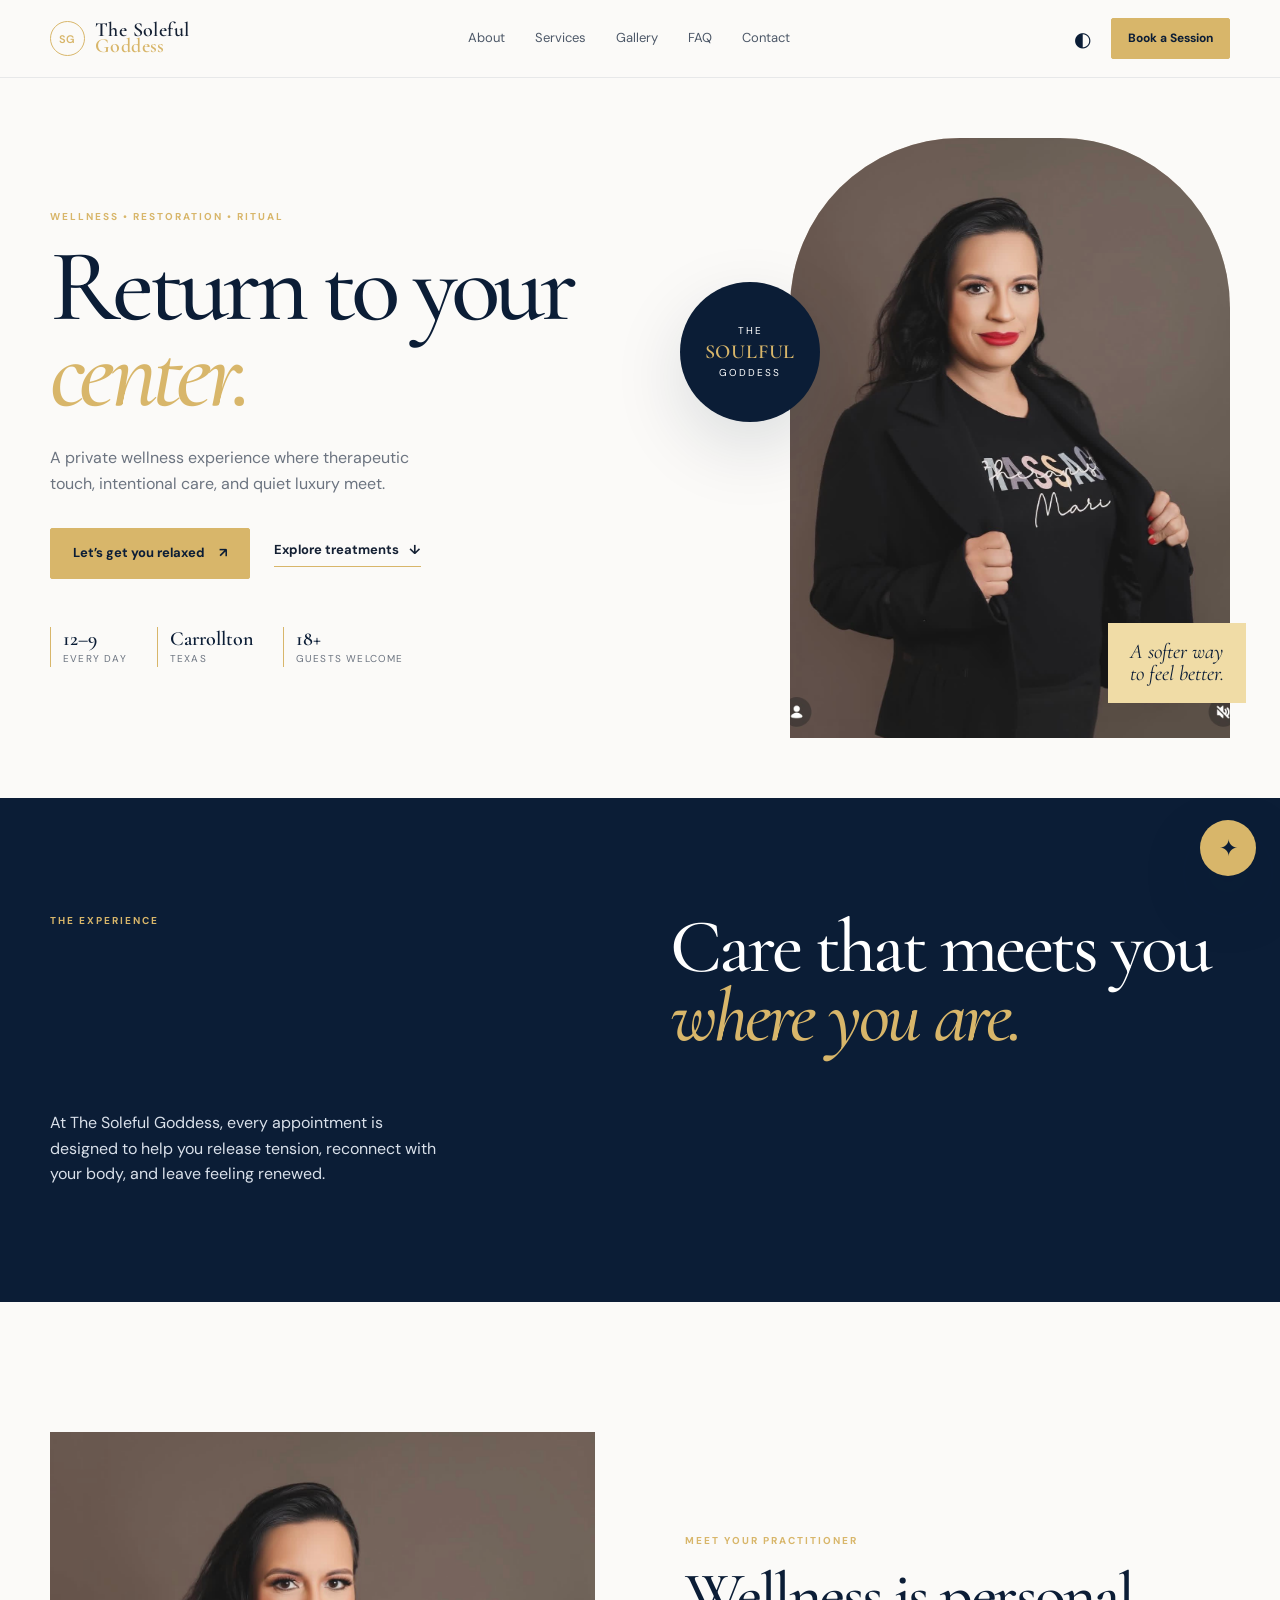
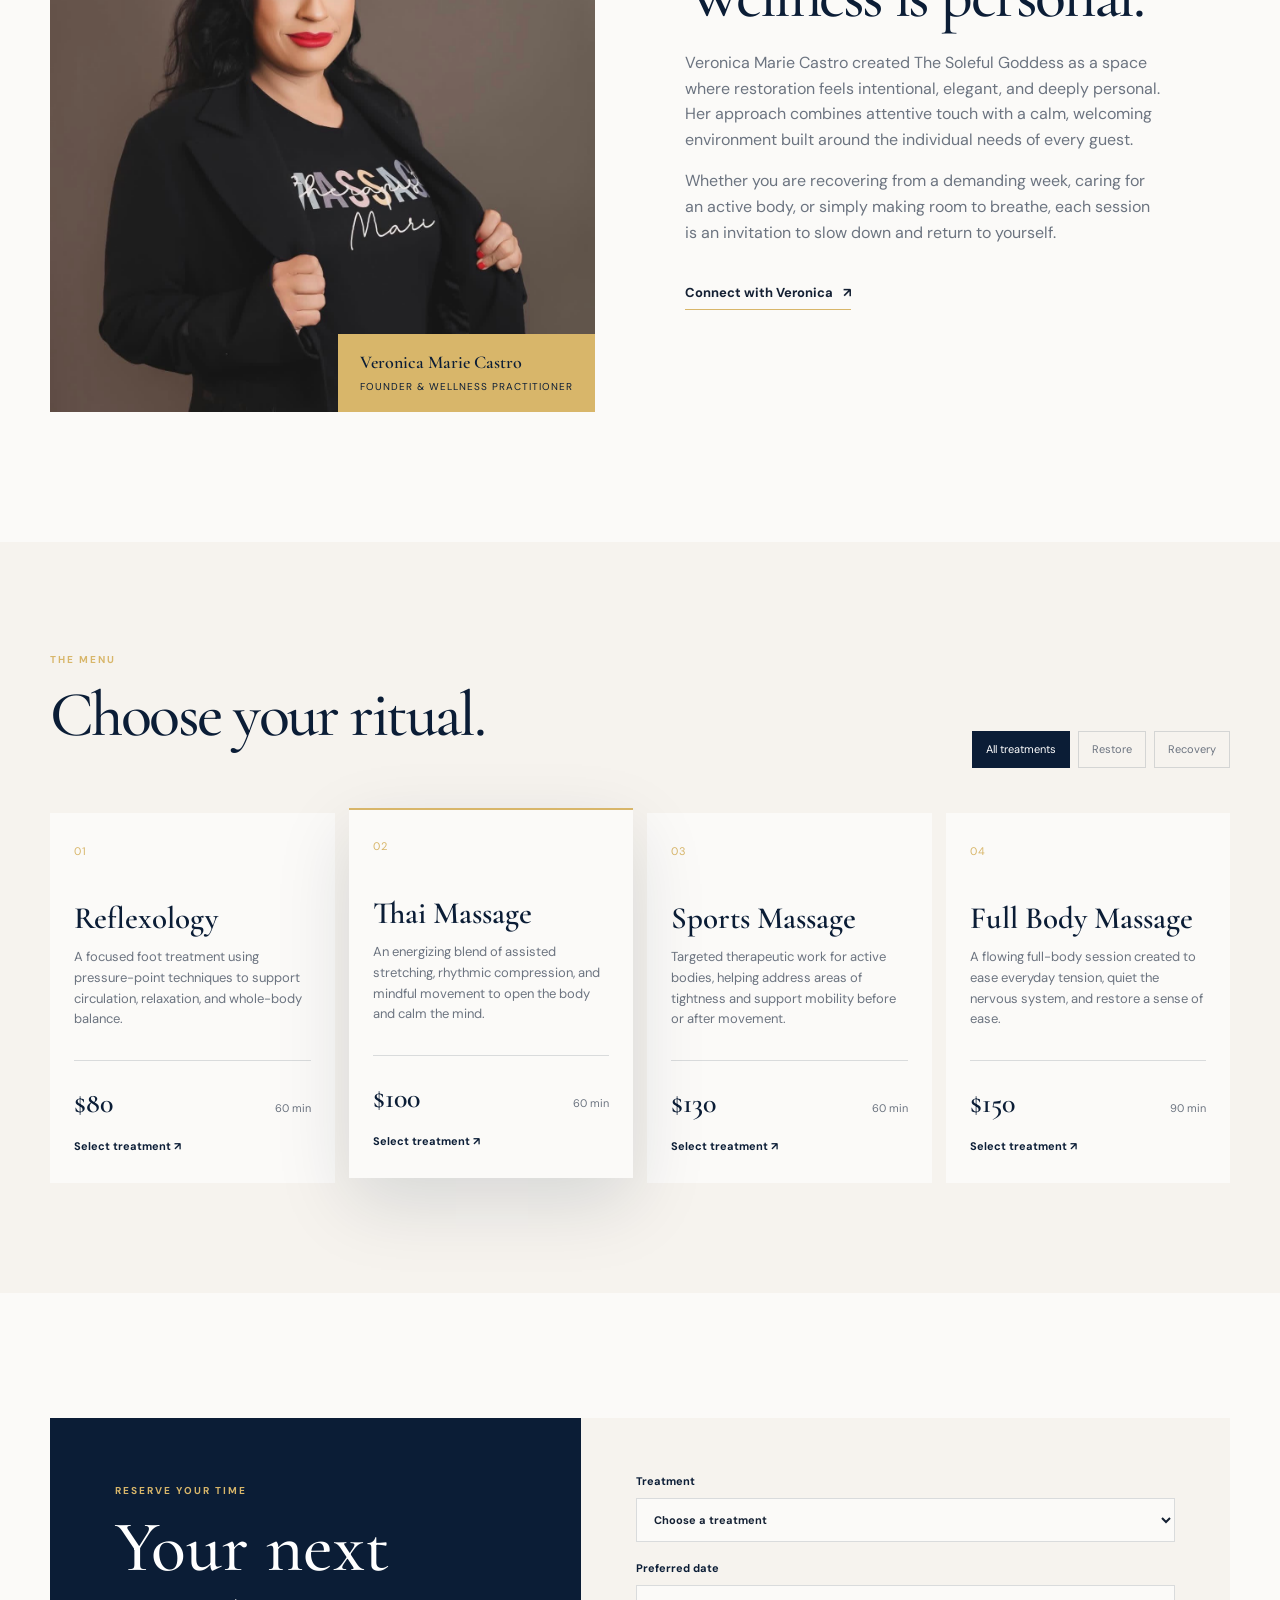
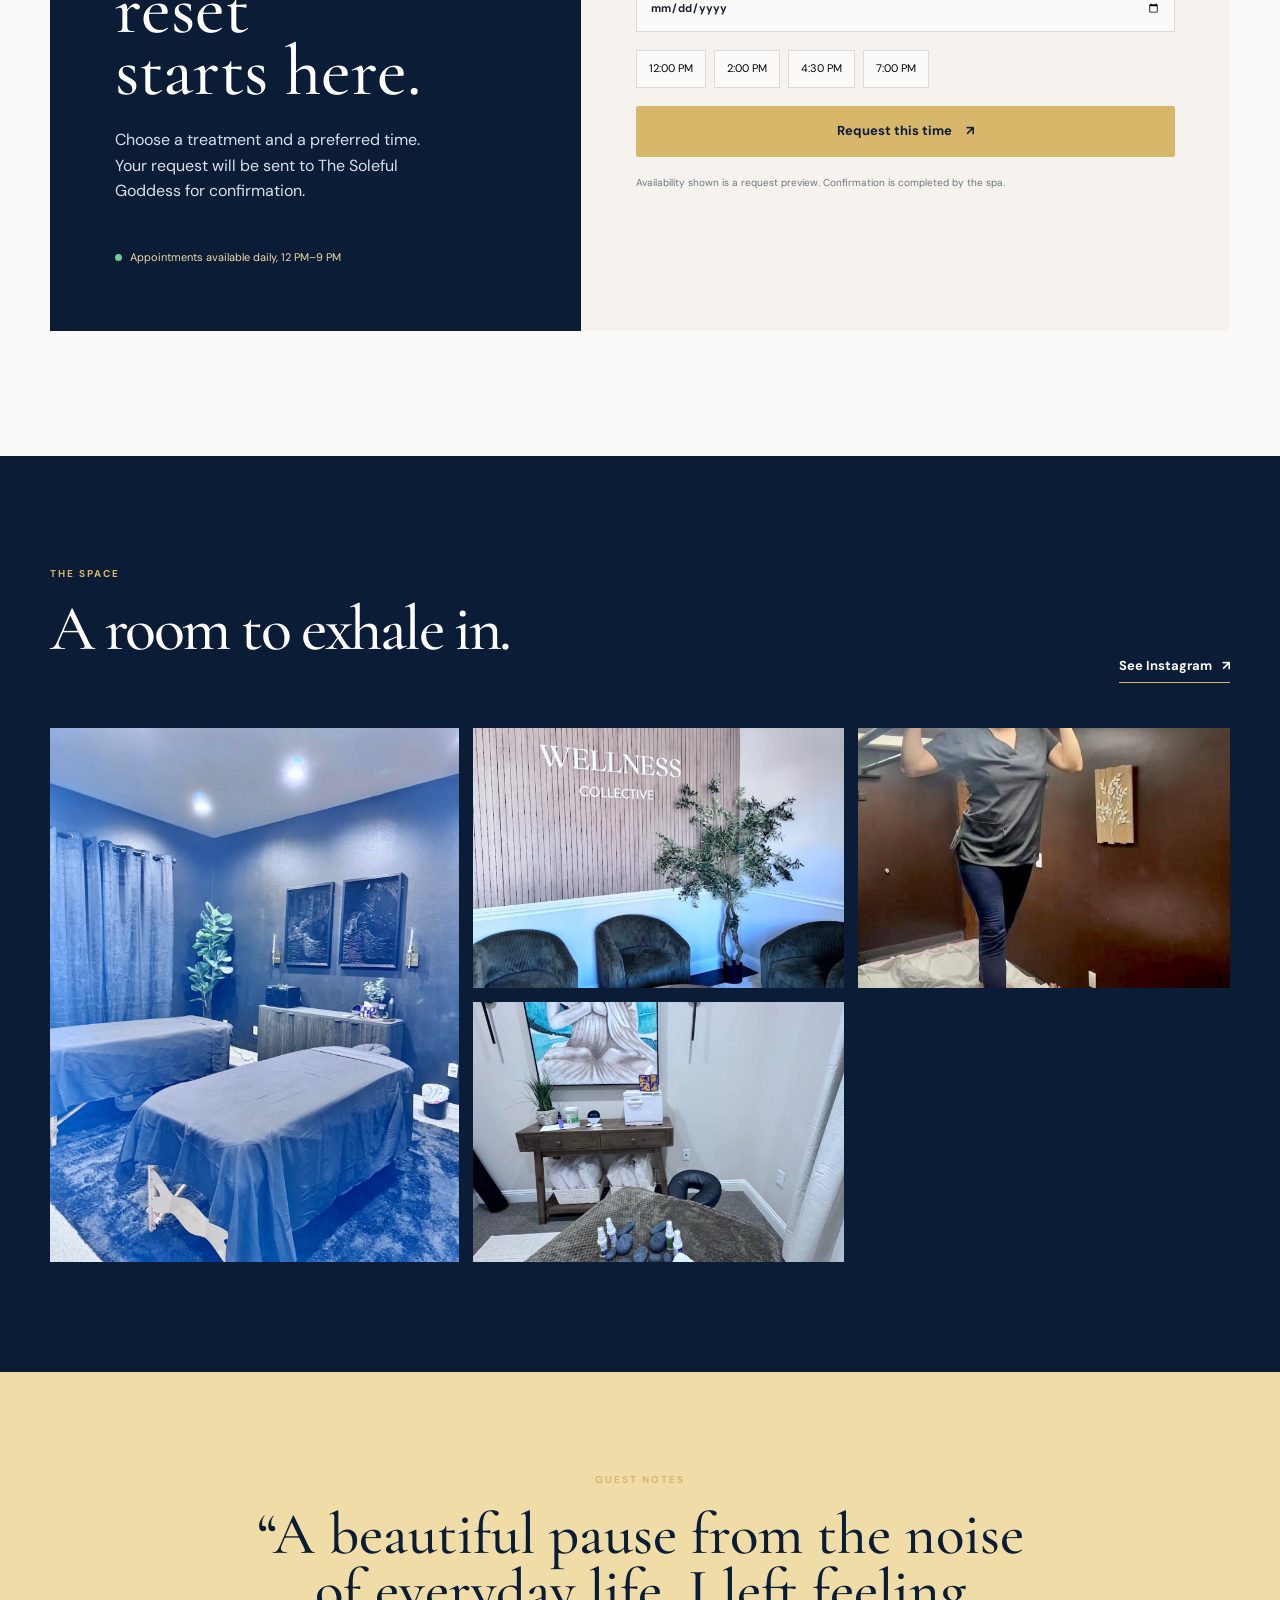
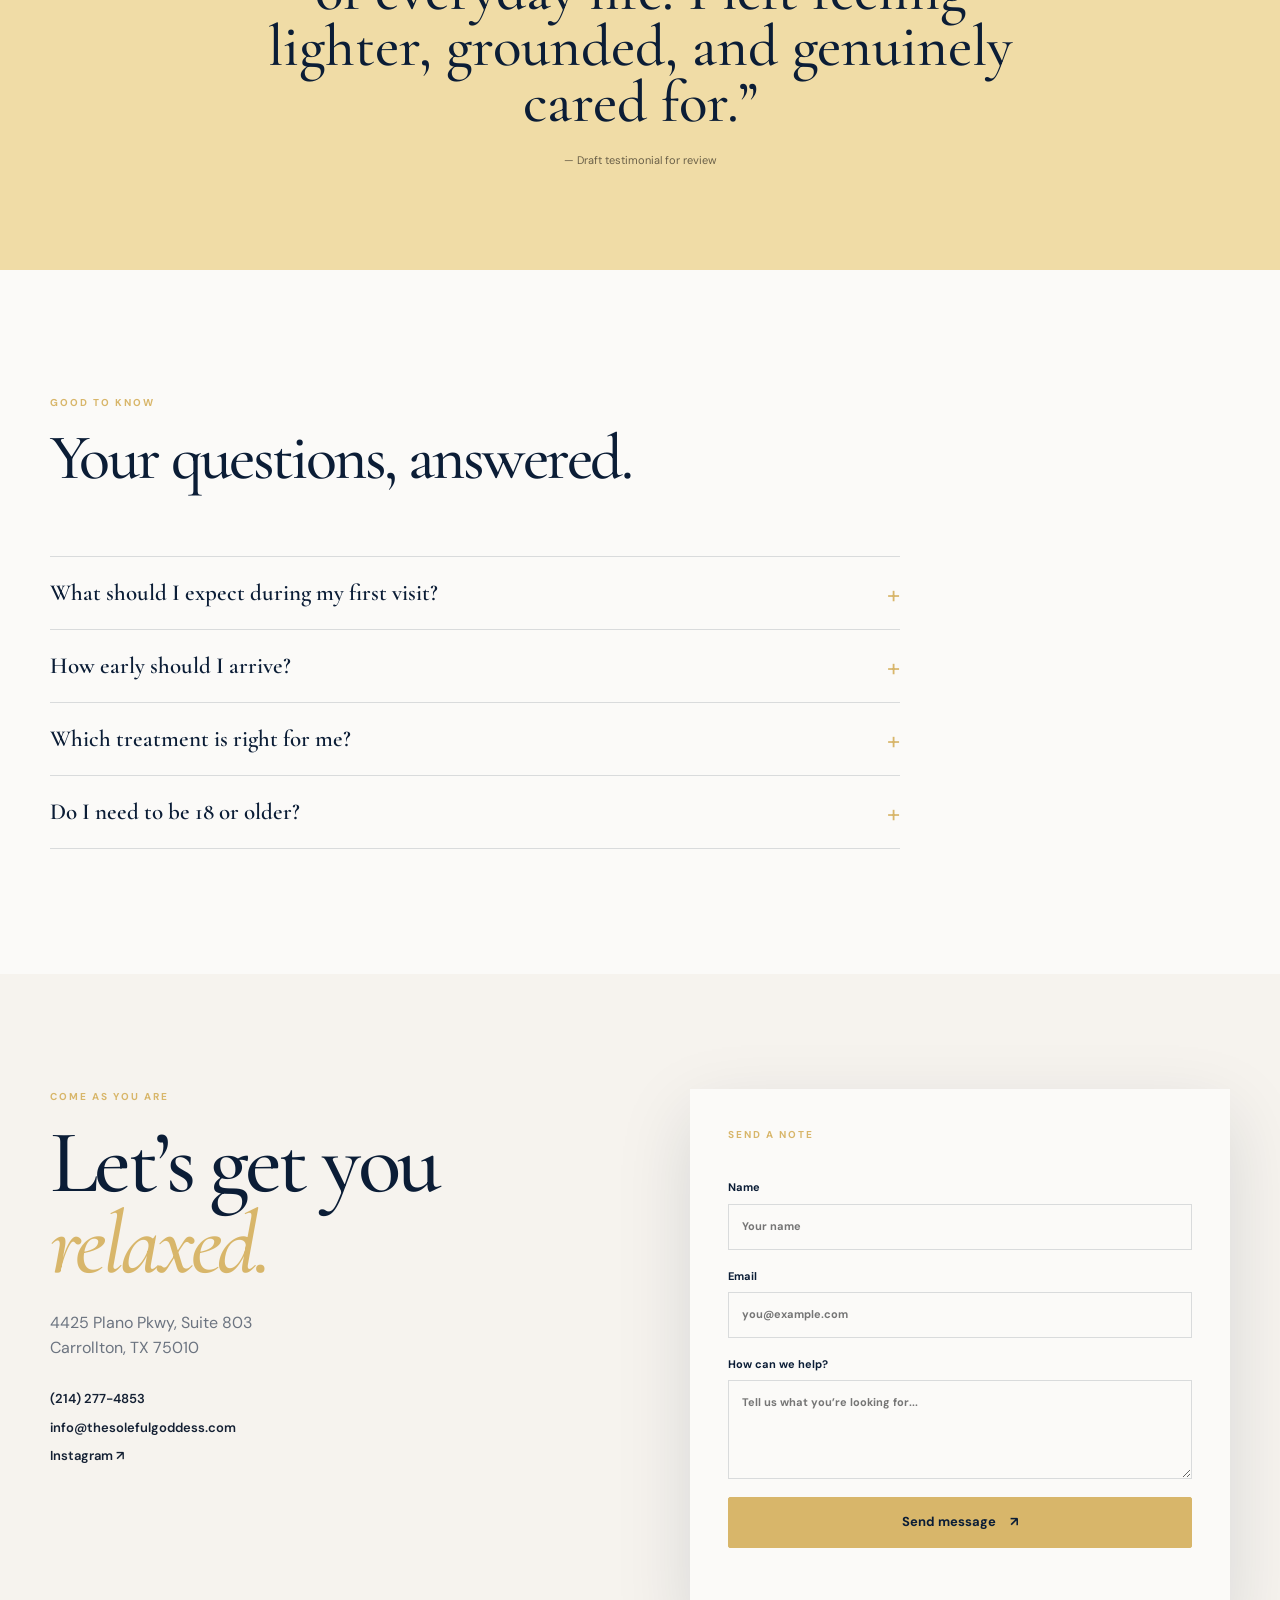
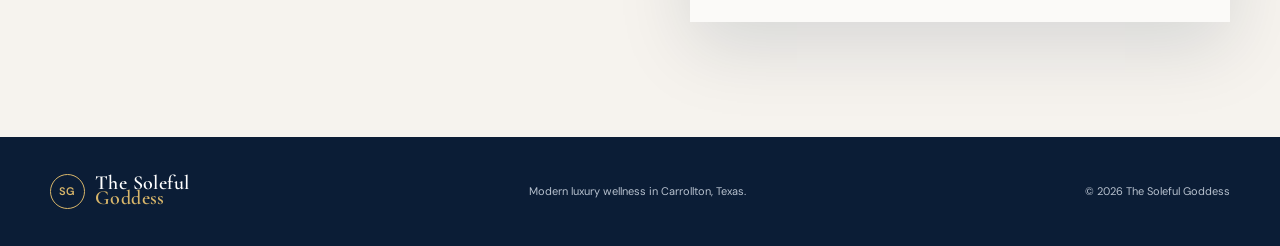
==== index.html @ 654e671b "Publish The Soleful Goddess website" ====
<!doctype html>
<html lang="en">
<head>
  <meta charset="utf-8" />
  <meta name="viewport" content="width=device-width, initial-scale=1" />
  <meta name="description" content="The Soleful Goddess — a modern luxury wellness spa in Carrollton, Texas." />
  <title>The Soleful Goddess | Luxury Wellness Spa</title>
  <link rel="preconnect" href="https://fonts.googleapis.com" />
  <link rel="preconnect" href="https://fonts.gstatic.com" crossorigin />
  <link href="https://fonts.googleapis.com/css2?family=Cormorant+Garamond:wght@400;500;600;700&family=DM+Sans:wght@400;500;600;700&display=swap" rel="stylesheet" />
  <link rel="icon" href="data:image/svg+xml,%3Csvg xmlns='http://www.w3.org/2000/svg' viewBox='0 0 100 100'%3E%3Crect width='100' height='100' rx='24' fill='%230c1c35'/%3E%3Cpath d='M27 65c17 13 31 13 46 0M32 38c14-13 25-13 36 0' fill='none' stroke='%23d7b66a' stroke-width='7' stroke-linecap='round'/%3E%3C/svg%3E" />
  <link rel="stylesheet" href="styles.css" />
</head>
<body>
  <header class="site-header" id="top">
    <a class="brand" href="#home" aria-label="The Soleful Goddess home"><span class="brand-mark">SG</span><span>The Soleful<br><em>Goddess</em></span></a>
    <nav class="desktop-nav" aria-label="Primary navigation">
      <a href="#about">About</a><a href="#services">Services</a><a href="#gallery">Gallery</a><a href="#faq">FAQ</a><a href="#contact">Contact</a>
    </nav>
    <div class="header-actions"><button class="theme-toggle" aria-label="Toggle dark mode">◐</button><a class="button button-small" href="#booking">Book a Session</a><button class="menu-toggle" aria-label="Open menu">☰</button></div>
  </header>

  <main id="home">
    <section class="hero section-wrap">
      <div class="hero-copy reveal"><p class="eyebrow">WELLNESS • RESTORATION • RITUAL</p><h1>Return to your<br><span>center.</span></h1><p class="hero-text">A private wellness experience where therapeutic touch, intentional care, and quiet luxury meet.</p><div class="hero-actions"><a class="button" href="#booking">Let’s get you relaxed <span>↗</span></a><a class="text-link" href="#services">Explore treatments <span>↓</span></a></div><div class="hero-meta"><div><strong>12–9</strong><span>Every day</span></div><div><strong>Carrollton</strong><span>Texas</span></div><div><strong>18+</strong><span>Guests welcome</span></div></div></div>
      <div class="hero-visual reveal"><div class="hero-photo"><img src="assets/portrait.jpg" alt="Veronica Marie Castro, owner of The Soleful Goddess" /></div><div class="hero-badge"><span>THE</span><strong>SOULFUL</strong><span>GODDESS</span></div><div class="hero-note">A softer way<br>to feel better.</div></div>
    </section>

    <section class="statement"><div class="section-wrap statement-inner"><p class="eyebrow">THE EXPERIENCE</p><h2>Care that meets you<br><em>where you are.</em></h2><p>At The Soleful Goddess, every appointment is designed to help you release tension, reconnect with your body, and leave feeling renewed.</p></div></section>

    <section class="section-wrap split-section" id="about"><div class="about-image reveal"><img src="assets/portrait.jpg" alt="Veronica Marie Castro in a professional portrait" /><span class="image-caption">Veronica Marie Castro<br><small>Founder & Wellness Practitioner</small></span></div><div class="about-copy reveal"><p class="eyebrow">MEET YOUR PRACTITIONER</p><h2>Wellness is personal.</h2><p>Veronica Marie Castro created The Soleful Goddess as a space where restoration feels intentional, elegant, and deeply personal. Her approach combines attentive touch with a calm, welcoming environment built around the individual needs of every guest.</p><p>Whether you are recovering from a demanding week, caring for an active body, or simply making room to breathe, each session is an invitation to slow down and return to yourself.</p><a class="text-link" href="#contact">Connect with Veronica <span>↗</span></a></div></section>

    <section class="services-section" id="services"><div class="section-wrap"><div class="section-heading"><div><p class="eyebrow">THE MENU</p><h2>Choose your ritual.</h2></div><div class="filter-group" role="group" aria-label="Filter services"><button class="filter active" data-filter="all">All treatments</button><button class="filter" data-filter="restore">Restore</button><button class="filter" data-filter="recovery">Recovery</button></div></div><div class="service-grid">
      <article class="service-card" data-category="restore"><span class="service-number">01</span><h3>Reflexology</h3><p>A focused foot treatment using pressure-point techniques to support circulation, relaxation, and whole-body balance.</p><div class="service-footer"><strong>$80</strong><span>60 min</span></div><button class="service-book" data-service="Reflexology">Select treatment ↗</button></article>
      <article class="service-card featured" data-category="restore"><span class="service-number">02</span><h3>Thai Massage</h3><p>An energizing blend of assisted stretching, rhythmic compression, and mindful movement to open the body and calm the mind.</p><div class="service-footer"><strong>$100</strong><span>60 min</span></div><button class="service-book" data-service="Thai Massage">Select treatment ↗</button></article>
      <article class="service-card" data-category="recovery"><span class="service-number">03</span><h3>Sports Massage</h3><p>Targeted therapeutic work for active bodies, helping address areas of tightness and support mobility before or after movement.</p><div class="service-footer"><strong>$130</strong><span>60 min</span></div><button class="service-book" data-service="Sports Massage">Select treatment ↗</button></article>
      <article class="service-card" data-category="restore"><span class="service-number">04</span><h3>Full Body Massage</h3><p>A flowing full-body session created to ease everyday tension, quiet the nervous system, and restore a sense of ease.</p><div class="service-footer"><strong>$150</strong><span>90 min</span></div><button class="service-book" data-service="Full Body Massage">Select treatment ↗</button></article>
    </div></div></section>

    <section class="booking-section section-wrap" id="booking"><div class="booking-panel"><div class="booking-copy"><p class="eyebrow">RESERVE YOUR TIME</p><h2>Your next reset<br>starts here.</h2><p>Choose a treatment and a preferred time. Your request will be sent to The Soleful Goddess for confirmation.</p><div class="availability"><span class="dot"></span>Appointments available daily, 12 PM–9 PM</div></div><form class="booking-form" id="bookingForm"><label>Treatment<select id="bookingService" required><option value="">Choose a treatment</option><option>Reflexology — $80</option><option>Thai Massage — $100</option><option>Sports Massage — $130</option><option>Full Body Massage — $150</option></select></label><label>Preferred date<input type="date" id="bookingDate" required /></label><div class="time-slots" aria-label="Available time slots"><button type="button" class="slot">12:00 PM</button><button type="button" class="slot">2:00 PM</button><button type="button" class="slot">4:30 PM</button><button type="button" class="slot">7:00 PM</button></div><input type="hidden" id="bookingTime" /><button class="button" type="submit">Request this time <span>↗</span></button><p class="form-note">Availability shown is a request preview. Confirmation is completed by the spa.</p><p class="form-success" id="bookingSuccess" role="status"></p></form></div></section>

    <section class="gallery-section" id="gallery"><div class="section-wrap"><div class="section-heading"><div><p class="eyebrow">THE SPACE</p><h2>A room to exhale in.</h2></div><a class="text-link" href="https://www.instagram.com/soleful_goddess_healing/" target="_blank" rel="noreferrer">See Instagram <span>↗</span></a></div><div class="gallery-grid"><button class="gallery-item tall" data-image="assets/room-blue.jpg"><img src="assets/room-blue.jpg" alt="Blue treatment room at The Soleful Goddess" /></button><button class="gallery-item" data-image="assets/lounge.jpg"><img src="assets/lounge.jpg" alt="Luxury wellness lounge" /></button><button class="gallery-item" data-image="assets/treatment.jpg"><img src="assets/treatment.jpg" alt="Massage treatment in progress" /></button><button class="gallery-item" data-image="assets/ritual.jpg"><img src="assets/ritual.jpg" alt="Massage stones and wellness products" /></button></div></div></section>

    <section class="testimonial-section"><div class="section-wrap testimonial-inner"><p class="eyebrow">GUEST NOTES</p><blockquote>“A beautiful pause from the noise of everyday life. I left feeling lighter, grounded, and genuinely cared for.”</blockquote><span>— Draft testimonial for review</span></div></section>

    <section class="faq-section section-wrap" id="faq"><div class="section-heading"><div><p class="eyebrow">GOOD TO KNOW</p><h2>Your questions, answered.</h2></div></div><div class="faq-list"><details><summary>What should I expect during my first visit?</summary><p>Your session begins with a brief conversation about your goals and comfort preferences. Veronica then tailors the treatment to your needs.</p></details><details><summary>How early should I arrive?</summary><p>Arrive 10 minutes before your appointment so you can settle in and complete any necessary intake information.</p></details><details><summary>Which treatment is right for me?</summary><p>Reflexology is a focused foot treatment, Thai Massage emphasizes stretching and compression, Sports Massage supports active bodies, and Full Body Massage is ideal for broad relaxation.</p></details><details><summary>Do I need to be 18 or older?</summary><p>Yes. The Soleful Goddess welcomes guests age 18 and older.</p></details></div></section>

    <section class="contact-section" id="contact"><div class="section-wrap contact-grid"><div><p class="eyebrow">COME AS YOU ARE</p><h2>Let’s get you<br><em>relaxed.</em></h2><p>4425 Plano Pkwy, Suite 803<br>Carrollton, TX 75010</p><div class="contact-links"><a href="tel:+12142774853">(214) 277-4853</a><a href="mailto:info@thesolefulgoddess.com">info@thesolefulgoddess.com</a><a href="https://www.instagram.com/soleful_goddess_healing/" target="_blank" rel="noreferrer">Instagram ↗</a></div></div><form class="contact-form" id="contactForm"><p class="eyebrow">SEND A NOTE</p><label>Name<input required name="name" placeholder="Your name" /></label><label>Email<input required type="email" name="email" placeholder="you@example.com" /></label><label>How can we help?<textarea required name="message" rows="4" placeholder="Tell us what you’re looking for..."></textarea></label><button class="button" type="submit">Send message <span>↗</span></button><p class="form-success" id="contactSuccess" role="status"></p></form></div></section>
  </main>

  <footer class="site-footer"><div class="section-wrap footer-inner"><a class="brand" href="#top"><span class="brand-mark">SG</span><span>The Soleful<br><em>Goddess</em></span></a><p>Modern luxury wellness in Carrollton, Texas.</p><span>© 2026 The Soleful Goddess</span></div></footer>
  <div class="chatbot" aria-live="polite"><button class="chat-toggle" aria-label="Open wellness assistant">✦</button><div class="chat-panel"><div class="chat-header"><strong>Goddess Guide</strong><button class="chat-close" aria-label="Close assistant">×</button></div><div class="chat-messages"><p class="bot">Welcome. I can help you explore treatments, pricing, and appointment preparation.</p></div><div class="chat-options"><button data-reply="Which treatment is right for me?">Find my treatment</button><button data-reply="What are your hours?">Hours & location</button><button data-reply="How do I book?">How to book</button></div></div></div>
  <div class="lightbox" role="dialog" aria-modal="true" aria-label="Gallery image"><button class="lightbox-close">×</button><img src="" alt="" /></div>
  <script src="script.js"></script>
</body>
</html>
---- styles.css ----
:root{--navy:#0b1d36;--navy-2:#122b4e;--gold:#d8b66a;--gold-light:#f0dca6;--ink:#142033;--cream:#f6f3ee;--paper:#fbfaf8;--muted:#6c7480;--line:rgba(11,29,54,.14);--shadow:0 25px 70px rgba(11,29,54,.13)}*{box-sizing:border-box}html{scroll-behavior:smooth}body{margin:0;background:var(--paper);color:var(--ink);font-family:'DM Sans',sans-serif;line-height:1.6}a{color:inherit;text-decoration:none}button,input,select,textarea{font:inherit}button{cursor:pointer}img{display:block;width:100%;height:100%;object-fit:cover}.section-wrap{width:min(1180px,calc(100% - 48px));margin:auto}.site-header{position:sticky;top:0;z-index:20;display:flex;align-items:center;justify-content:space-between;padding:18px max(24px,calc((100vw - 1180px)/2));background:rgba(251,250,248,.9);backdrop-filter:blur(16px);border-bottom:1px solid rgba(11,29,54,.08)}.brand{display:flex;align-items:center;gap:10px;font-family:'Cormorant Garamond',serif;font-weight:600;font-size:20px;line-height:.78;letter-spacing:.02em}.brand em{color:var(--gold);font-style:normal}.brand-mark{display:grid;place-items:center;width:35px;height:35px;border:1px solid var(--gold);border-radius:50%;font:600 11px 'DM Sans';color:var(--gold)}.desktop-nav{display:flex;gap:30px;color:#4d5868;font-size:13px}.desktop-nav a:hover,.text-link:hover{color:var(--gold)}.header-actions{display:flex;align-items:center;gap:14px}.theme-toggle,.menu-toggle{border:0;background:none;color:var(--navy);font-size:20px}.menu-toggle{display:none}.button{display:inline-flex;align-items:center;justify-content:center;gap:14px;background:var(--gold);border:1px solid var(--gold);color:var(--navy);padding:14px 22px;border-radius:2px;font-weight:700;font-size:13px;transition:.25s}.button:hover{background:var(--navy);border-color:var(--navy);color:#fff;transform:translateY(-2px)}.button-small{padding:10px 16px;font-size:12px}.text-link{display:inline-flex;gap:10px;align-items:center;font-size:13px;font-weight:700;border-bottom:1px solid var(--gold);padding-bottom:5px}.eyebrow{font-size:10px;letter-spacing:.2em;font-weight:700;color:var(--gold);margin:0 0 18px}.hero{min-height:720px;display:grid;grid-template-columns:1fr 1fr;align-items:center;gap:80px}.hero h1{font:500 clamp(60px,8vw,108px)/.84 'Cormorant Garamond',serif;letter-spacing:-.055em;margin:0 0 30px;color:var(--navy)}.hero h1 span,.statement h2 em,.contact-section h2 em{color:var(--gold);font-style:italic}.hero-text{max-width:390px;color:var(--muted);font-size:16px}.hero-actions{display:flex;align-items:center;gap:24px;margin:32px 0 48px}.hero-meta{display:flex;gap:30px}.hero-meta div{display:flex;flex-direction:column;border-left:1px solid var(--gold);padding-left:12px}.hero-meta strong{font:600 20px 'Cormorant Garamond';color:var(--navy)}.hero-meta span{font-size:10px;text-transform:uppercase;letter-spacing:.12em;color:var(--muted)}.hero-visual{position:relative;height:600px}.hero-photo{height:100%;width:80%;margin-left:auto;overflow:hidden;border-radius:170px 170px 0 0;background:#d5c4b8}.hero-photo img{object-position:center 20%;filter:saturate(.9)}.hero-badge{position:absolute;left:0;top:24%;display:flex;flex-direction:column;align-items:center;justify-content:center;width:140px;height:140px;border-radius:50%;background:var(--navy);color:#fff;box-shadow:var(--shadow);font-size:10px;letter-spacing:.2em;line-height:1.8}.hero-badge strong{color:var(--gold);font:600 20px 'Cormorant Garamond';letter-spacing:.04em}.hero-note{position:absolute;right:-16px;bottom:35px;background:var(--gold-light);padding:18px 22px;font:italic 21px/1.05 'Cormorant Garamond';color:var(--navy)}.statement{background:var(--navy);color:#fff;padding:115px 0}.statement-inner{display:grid;grid-template-columns:1fr 1fr;gap:60px}.statement h2{font:500 clamp(44px,6vw,76px)/.9 'Cormorant Garamond';letter-spacing:-.04em;margin:0}.statement p:last-child{align-self:end;max-width:390px;color:#d9e0ea;margin:0}.split-section{display:grid;grid-template-columns:1fr 1fr;gap:90px;align-items:center;padding:130px 0}.about-image{height:580px;position:relative}.about-image img{object-position:center 18%}.image-caption{position:absolute;bottom:0;right:0;background:var(--gold);color:var(--navy);padding:17px 22px;font:600 18px 'Cormorant Garamond'}.image-caption small{font:10px 'DM Sans';letter-spacing:.1em;text-transform:uppercase}.about-copy h2,.section-heading h2,.contact-section h2{font:500 clamp(45px,5vw,70px)/.9 'Cormorant Garamond';letter-spacing:-.04em;margin:0 0 25px;color:var(--navy)}.about-copy p:not(.eyebrow){color:var(--muted);max-width:480px}.about-copy .text-link{margin-top:22px}.services-section{background:var(--cream);padding:110px 0}.section-heading{display:flex;justify-content:space-between;align-items:end;gap:25px;margin-bottom:45px}.filter-group{display:flex;gap:8px;flex-wrap:wrap}.filter{background:transparent;border:1px solid var(--line);padding:9px 13px;color:var(--muted);font-size:11px}.filter.active,.filter:hover{background:var(--navy);border-color:var(--navy);color:#fff}.service-grid{display:grid;grid-template-columns:repeat(4,1fr);gap:14px}.service-card{background:var(--paper);padding:28px 24px;min-height:370px;display:flex;flex-direction:column;border-top:2px solid transparent;transition:.25s}.service-card:hover,.service-card.featured{border-color:var(--gold);transform:translateY(-5px);box-shadow:var(--shadow)}.service-number{color:var(--gold);font-size:11px;letter-spacing:.12em}.service-card h3{font:600 31px 'Cormorant Garamond';color:var(--navy);margin:38px 0 10px}.service-card p{color:var(--muted);font-size:13px;margin:0}.service-footer{display:flex;align-items:baseline;justify-content:space-between;margin-top:auto;padding-top:25px;border-top:1px solid var(--line)}.service-footer strong{font:600 28px 'Cormorant Garamond';color:var(--navy)}.service-footer span{font-size:11px;color:var(--muted)}.service-book{background:none;border:0;text-align:left;color:var(--navy);font-size:11px;font-weight:700;margin-top:18px;padding:0}.booking-section{padding:125px 0}.booking-panel{display:grid;grid-template-columns:.9fr 1.1fr;background:var(--navy);color:#fff;min-height:460px}.booking-copy{padding:65px}.booking-copy h2{font:500 clamp(48px,6vw,72px)/.86 'Cormorant Garamond';margin:0 0 24px}.booking-copy p:not(.eyebrow){color:#d9e0ea;max-width:330px}.availability{font-size:11px;color:var(--gold-light);margin-top:45px}.dot{display:inline-block;width:7px;height:7px;border-radius:50%;background:#74c99a;margin-right:8px}.booking-form{background:var(--cream);color:var(--ink);padding:55px;display:flex;flex-direction:column;gap:18px}label{font-size:11px;font-weight:700;color:var(--navy);display:flex;flex-direction:column;gap:7px}input,select,textarea{border:1px solid var(--line);background:var(--paper);padding:13px;color:var(--ink);outline-color:var(--gold)}.time-slots{display:flex;gap:8px;flex-wrap:wrap}.slot{border:1px solid var(--line);background:var(--paper);padding:9px 12px;font-size:11px}.slot.selected{background:var(--navy);color:#fff}.form-note{font-size:10px;color:var(--muted);margin:0}.form-success{font-size:12px;color:#1d7955;margin:0;min-height:18px}.gallery-section{background:var(--navy);color:#fff;padding:110px 0}.gallery-section .section-heading h2{color:#fff}.gallery-section .text-link{color:#fff}.gallery-grid{display:grid;grid-template-columns:1.1fr 1fr 1fr;grid-template-rows:260px 260px;gap:14px}.gallery-item{border:0;padding:0;overflow:hidden;position:relative;background:#1b3455}.gallery-item:after{content:'View image ↗';position:absolute;inset:auto 16px 16px auto;background:var(--gold);color:var(--navy);padding:7px 10px;font-size:10px;opacity:0;transform:translateY(5px);transition:.2s}.gallery-item:hover:after{opacity:1;transform:translateY(0)}.gallery-item img{transition:.4s}.gallery-item:hover img{transform:scale(1.04)}.gallery-item.tall{grid-row:span 2}.testimonial-section{background:var(--gold-light);padding:100px 0}.testimonial-inner{max-width:800px;text-align:center}.testimonial-inner blockquote{font:500 clamp(34px,5vw,59px)/.95 'Cormorant Garamond';margin:0;color:var(--navy)}.testimonial-inner span{display:block;margin-top:22px;color:#6a6048;font-size:11px}.faq-section{padding:125px 0}.faq-list{max-width:850px;border-top:1px solid var(--line)}details{border-bottom:1px solid var(--line);padding:22px 0}summary{cursor:pointer;list-style:none;font:600 23px 'Cormorant Garamond';color:var(--navy)}summary::-webkit-details-marker{display:none}summary:after{content:'+';float:right;font:400 24px 'DM Sans';color:var(--gold)}details[open] summary:after{content:'−'}details p{max-width:680px;color:var(--muted);font-size:13px;margin:13px 0 0}.contact-section{background:var(--cream);padding:115px 0}.contact-grid{display:grid;grid-template-columns:1fr 1fr;gap:100px}.contact-section h2{font-size:clamp(55px,7vw,96px)}.contact-section p:not(.eyebrow){color:var(--muted)}.contact-links{display:flex;flex-direction:column;gap:8px;margin-top:28px;font-size:13px;font-weight:600}.contact-links a:hover{color:var(--gold)}.contact-form{background:var(--paper);padding:38px;display:flex;flex-direction:column;gap:18px;box-shadow:var(--shadow)}.site-footer{background:var(--navy);color:#fff;padding:35px 0}.footer-inner{display:flex;align-items:center;justify-content:space-between;gap:20px}.footer-inner p,.footer-inner>span{font-size:11px;color:#b7c1ce}.chatbot{position:fixed;right:24px;bottom:24px;z-index:30}.chat-toggle{border:0;width:56px;height:56px;border-radius:50%;background:var(--gold);color:var(--navy);font-size:23px;box-shadow:var(--shadow)}.chat-panel{display:none;position:absolute;right:0;bottom:70px;width:300px;background:var(--paper);box-shadow:var(--shadow);border:1px solid var(--line)}.chat-panel.open{display:block}.chat-header{background:var(--navy);color:#fff;padding:15px 17px;display:flex;justify-content:space-between}.chat-close{border:0;background:none;color:#fff;font-size:20px}.chat-messages{padding:15px;height:170px;overflow:auto}.chat-messages p{font-size:12px;padding:10px;margin:0 0 8px;background:var(--cream)}.chat-messages .user{background:var(--gold-light);text-align:right}.chat-options{display:flex;flex-wrap:wrap;gap:5px;padding:12px;border-top:1px solid var(--line)}.chat-options button{border:1px solid var(--line);background:none;padding:6px 8px;font-size:10px}.lightbox{display:none;position:fixed;inset:0;z-index:50;background:rgba(5,12,24,.92);align-items:center;justify-content:center;padding:30px}.lightbox.open{display:flex}.lightbox img{width:auto;max-width:min(90vw,900px);height:auto;max-height:88vh}.lightbox-close{position:absolute;right:28px;top:20px;color:#fff;background:none;border:0;font-size:38px}.reveal{opacity:0;transform:translateY(16px);transition:.8s}.reveal.visible{opacity:1;transform:none}@media(max-width:850px){.desktop-nav{display:none}.menu-toggle{display:block}.header-actions .button-small{display:none}.hero,.statement-inner,.split-section,.booking-panel,.contact-grid{grid-template-columns:1fr}.hero{padding:70px 0;gap:45px}.hero-visual{height:470px}.hero-photo{width:86%}.statement-inner{gap:25px}.split-section{padding:80px 0;gap:45px}.about-image{height:440px}.section-heading{align-items:flex-start;flex-direction:column}.service-grid{grid-template-columns:1fr 1fr}.booking-copy{padding:45px}.booking-form{padding:35px}.gallery-grid{grid-template-columns:1fr 1fr;grid-template-rows:220px 220px}.gallery-item.tall{grid-row:auto}.gallery-item:first-child{grid-column:span 2}.footer-inner{flex-wrap:wrap}.footer-inner p{order:3;width:100%}}@media(max-width:520px){.section-wrap{width:calc(100% - 34px)}.site-header{padding:14px 17px}.hero h1{font-size:68px}.hero-actions{align-items:flex-start;flex-direction:column;margin-bottom:32px}.hero-meta{gap:15px}.hero-meta strong{font-size:17px}.service-grid{grid-template-columns:1fr}.service-card{min-height:300px}.gallery-grid{display:flex;flex-direction:column}.gallery-item,.gallery-item.tall{height:240px}.gallery-item:first-child{height:320px}.contact-form{padding:24px}.chatbot{right:15px;bottom:15px}}
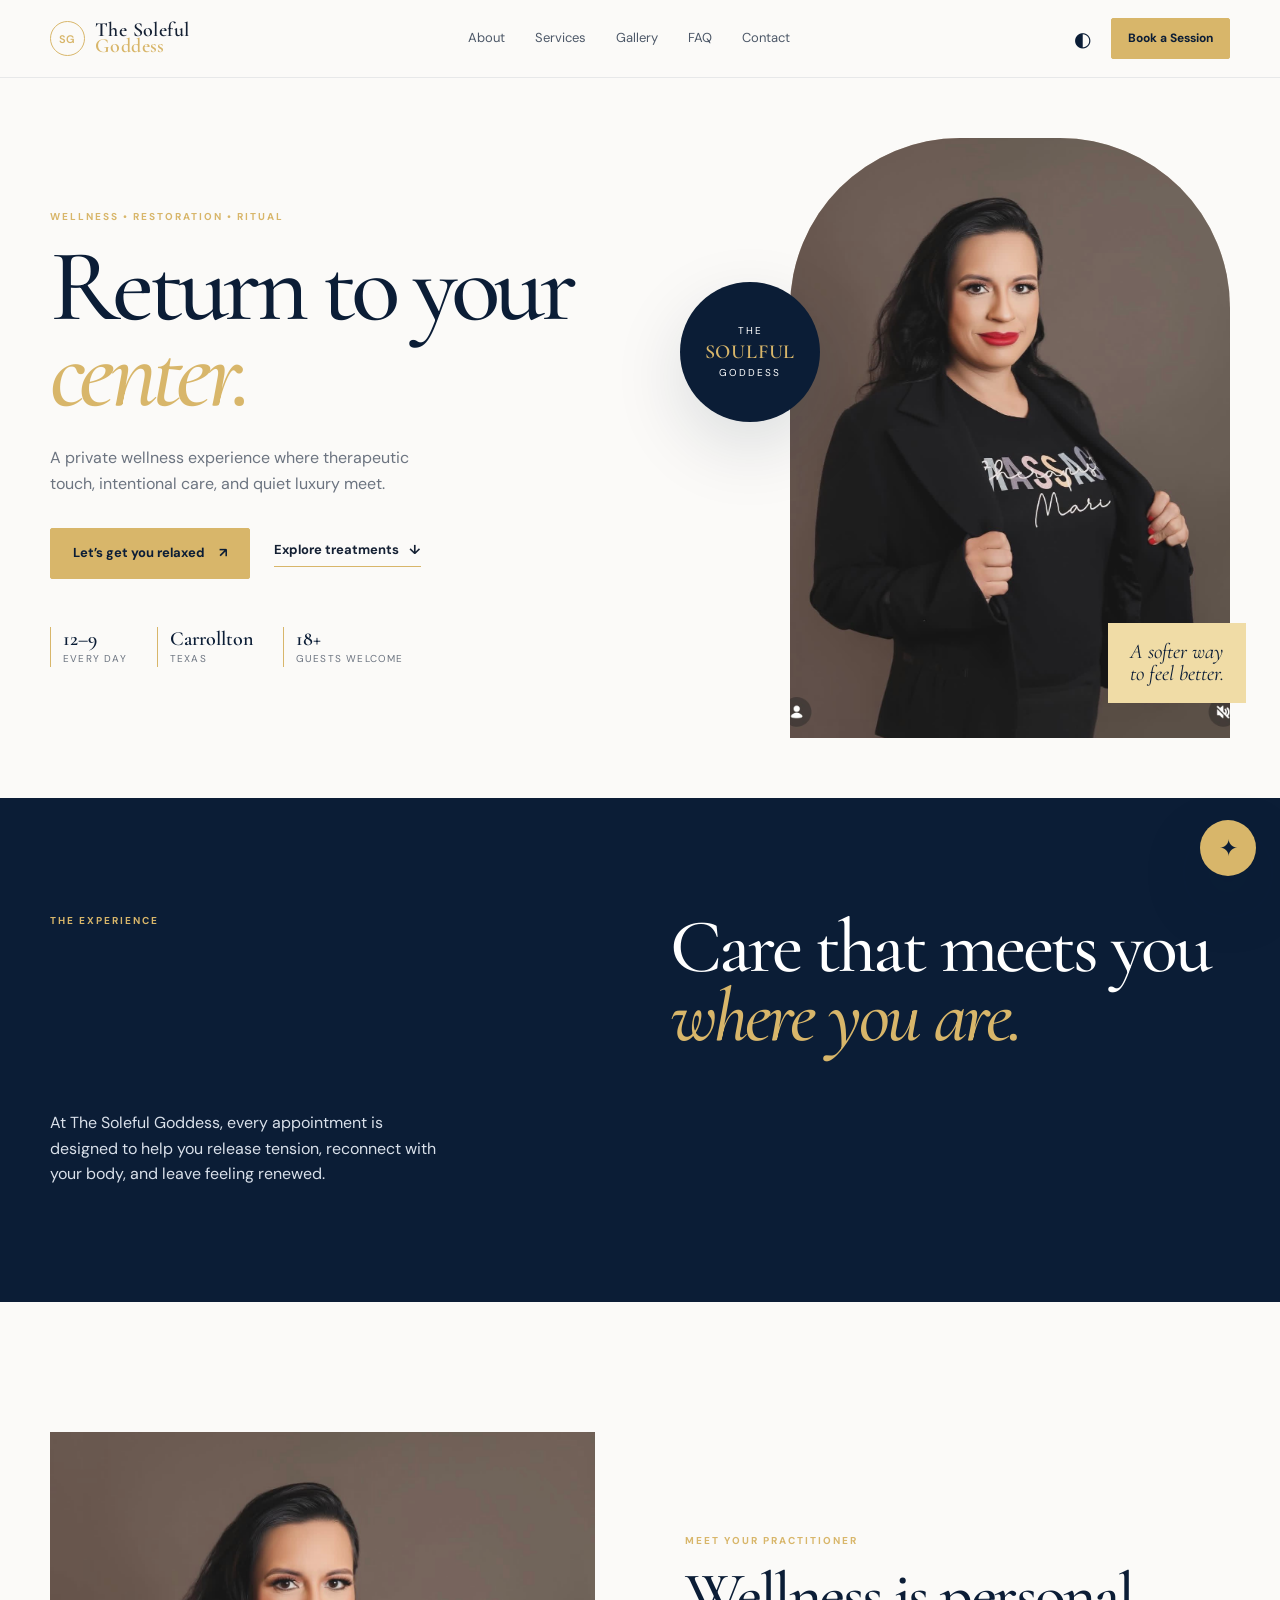
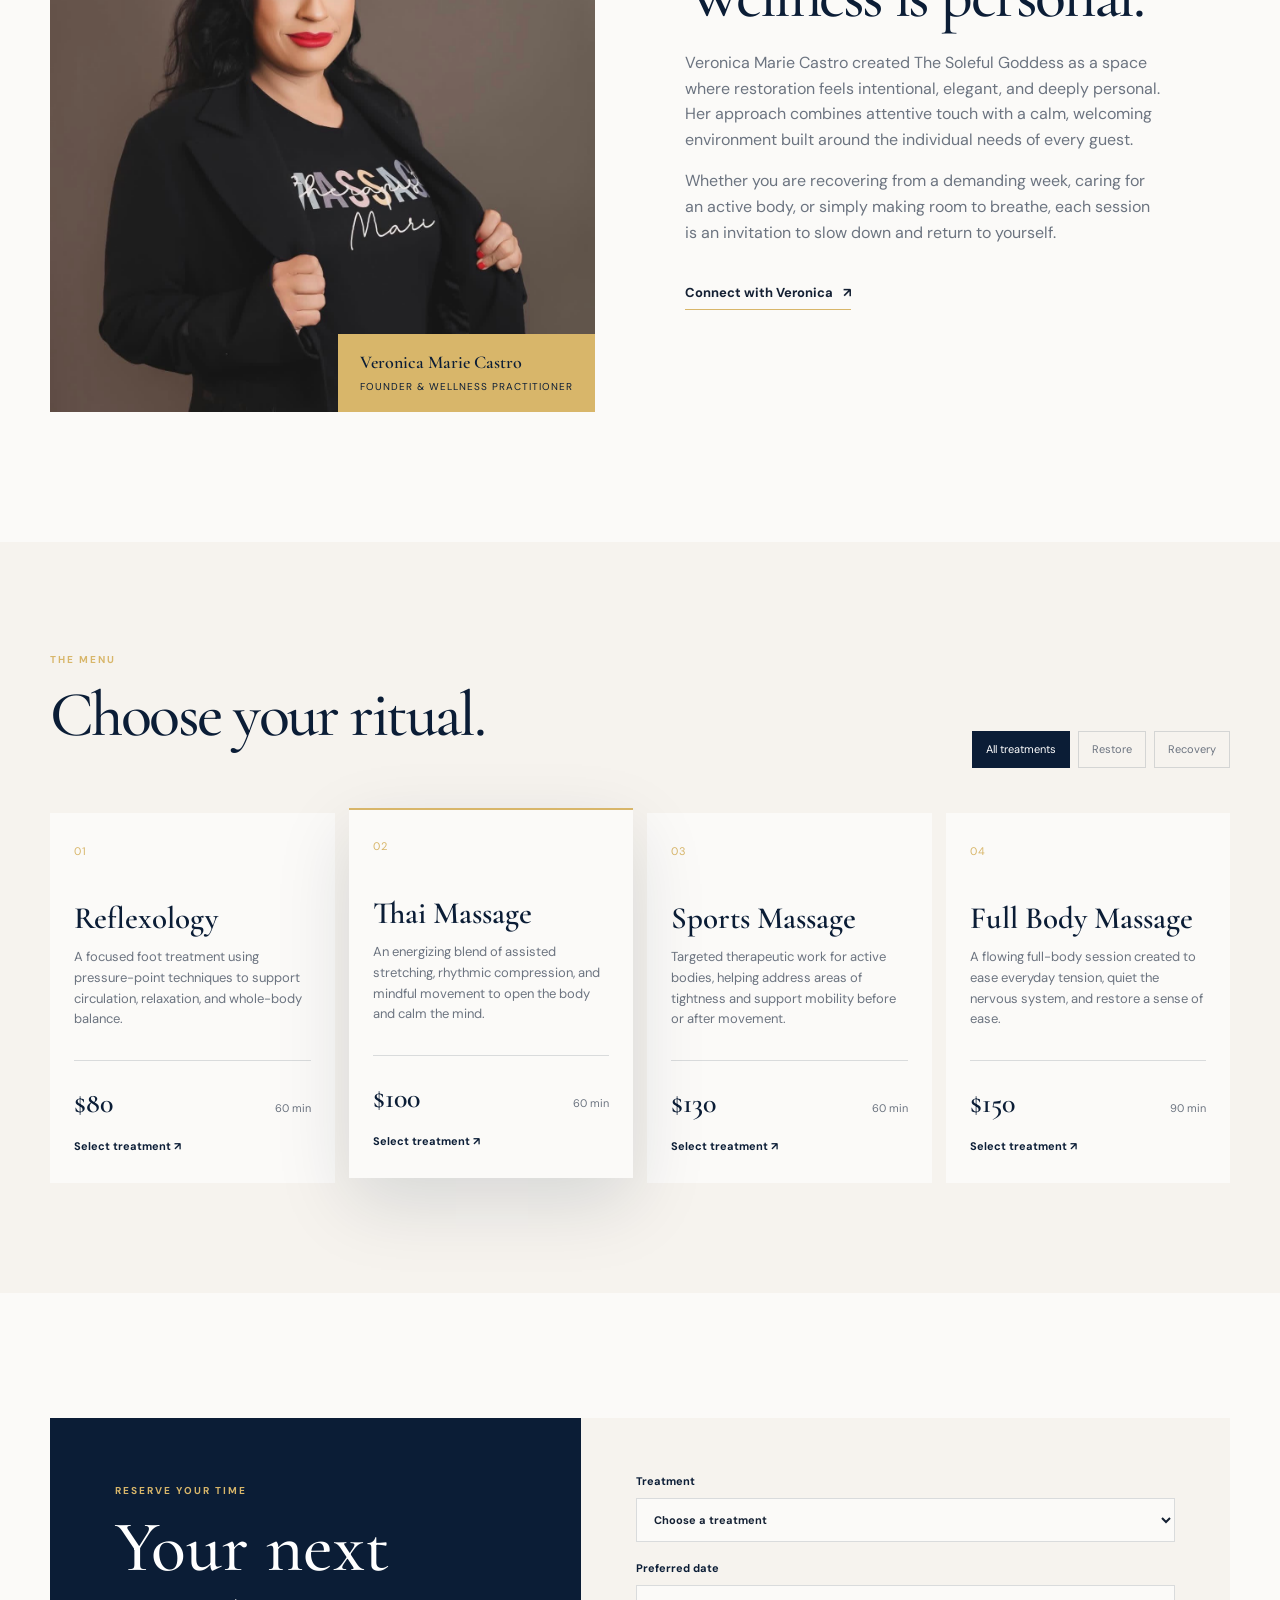
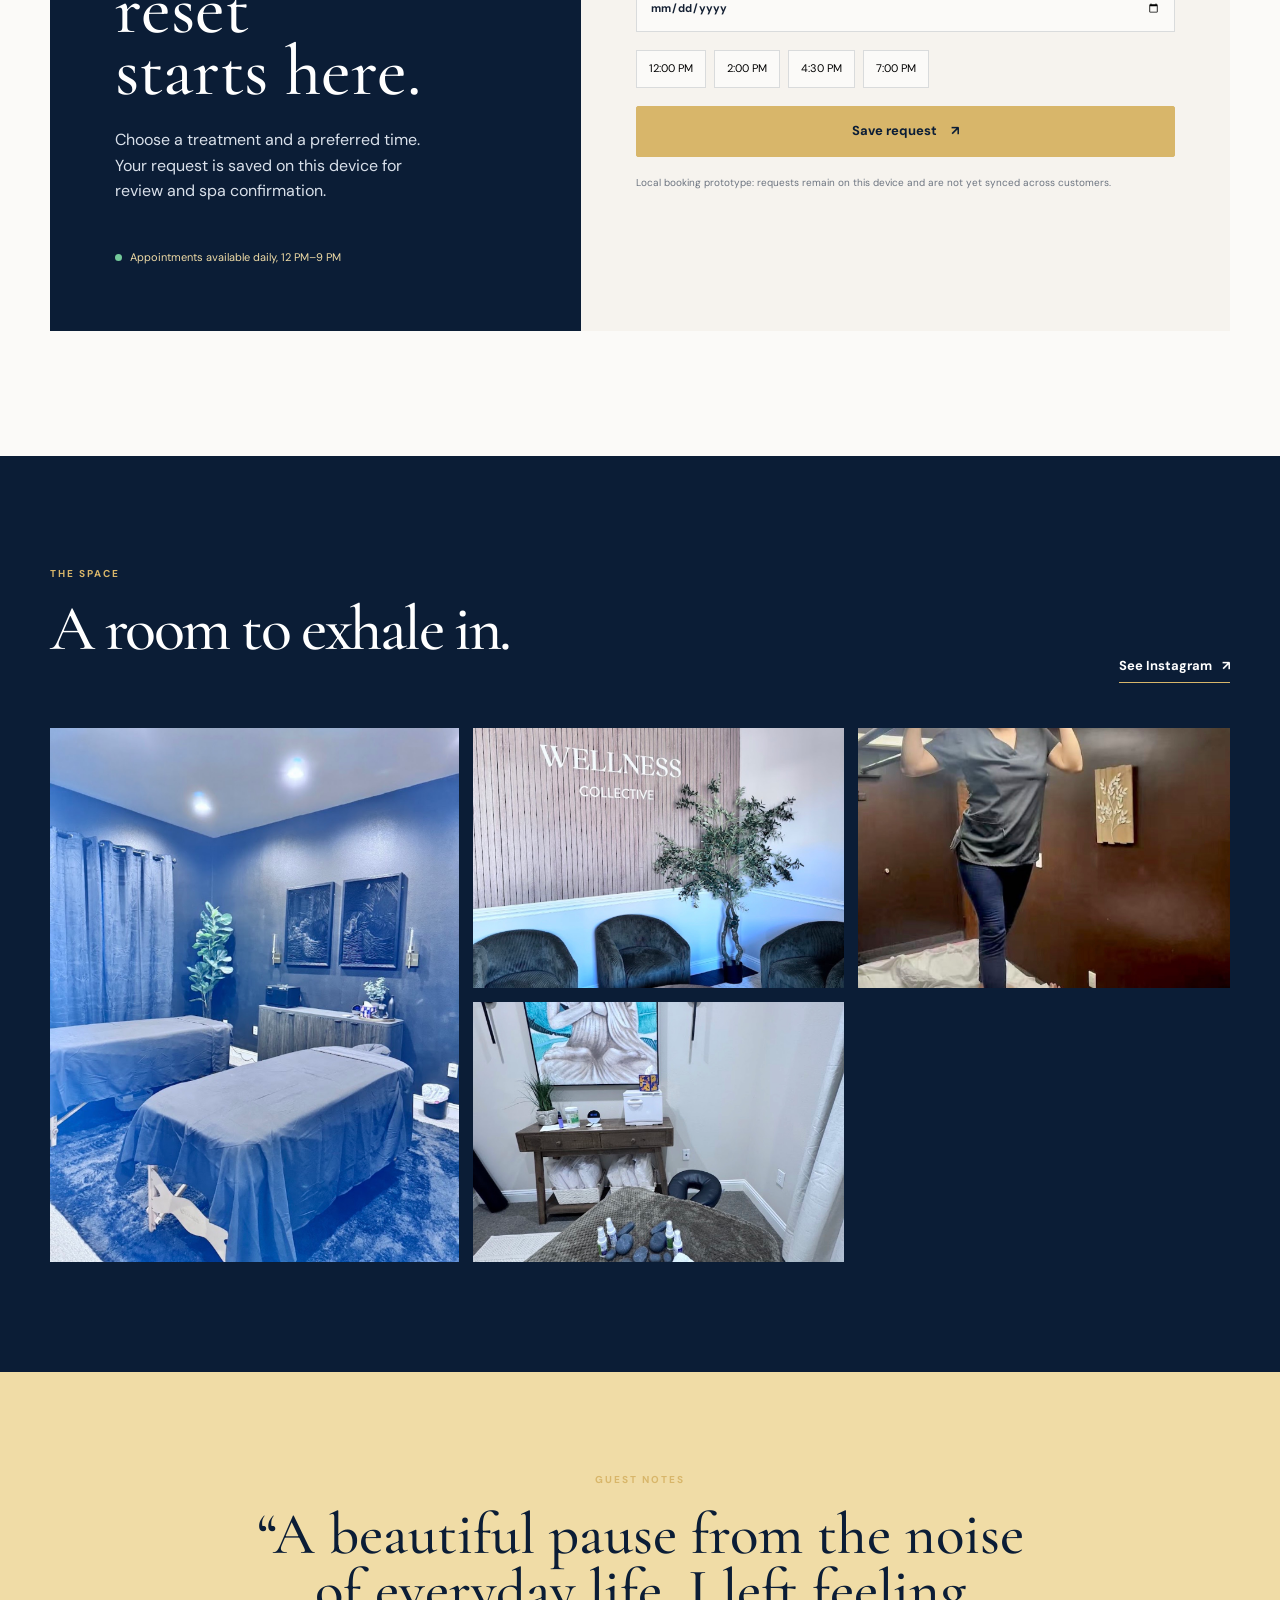
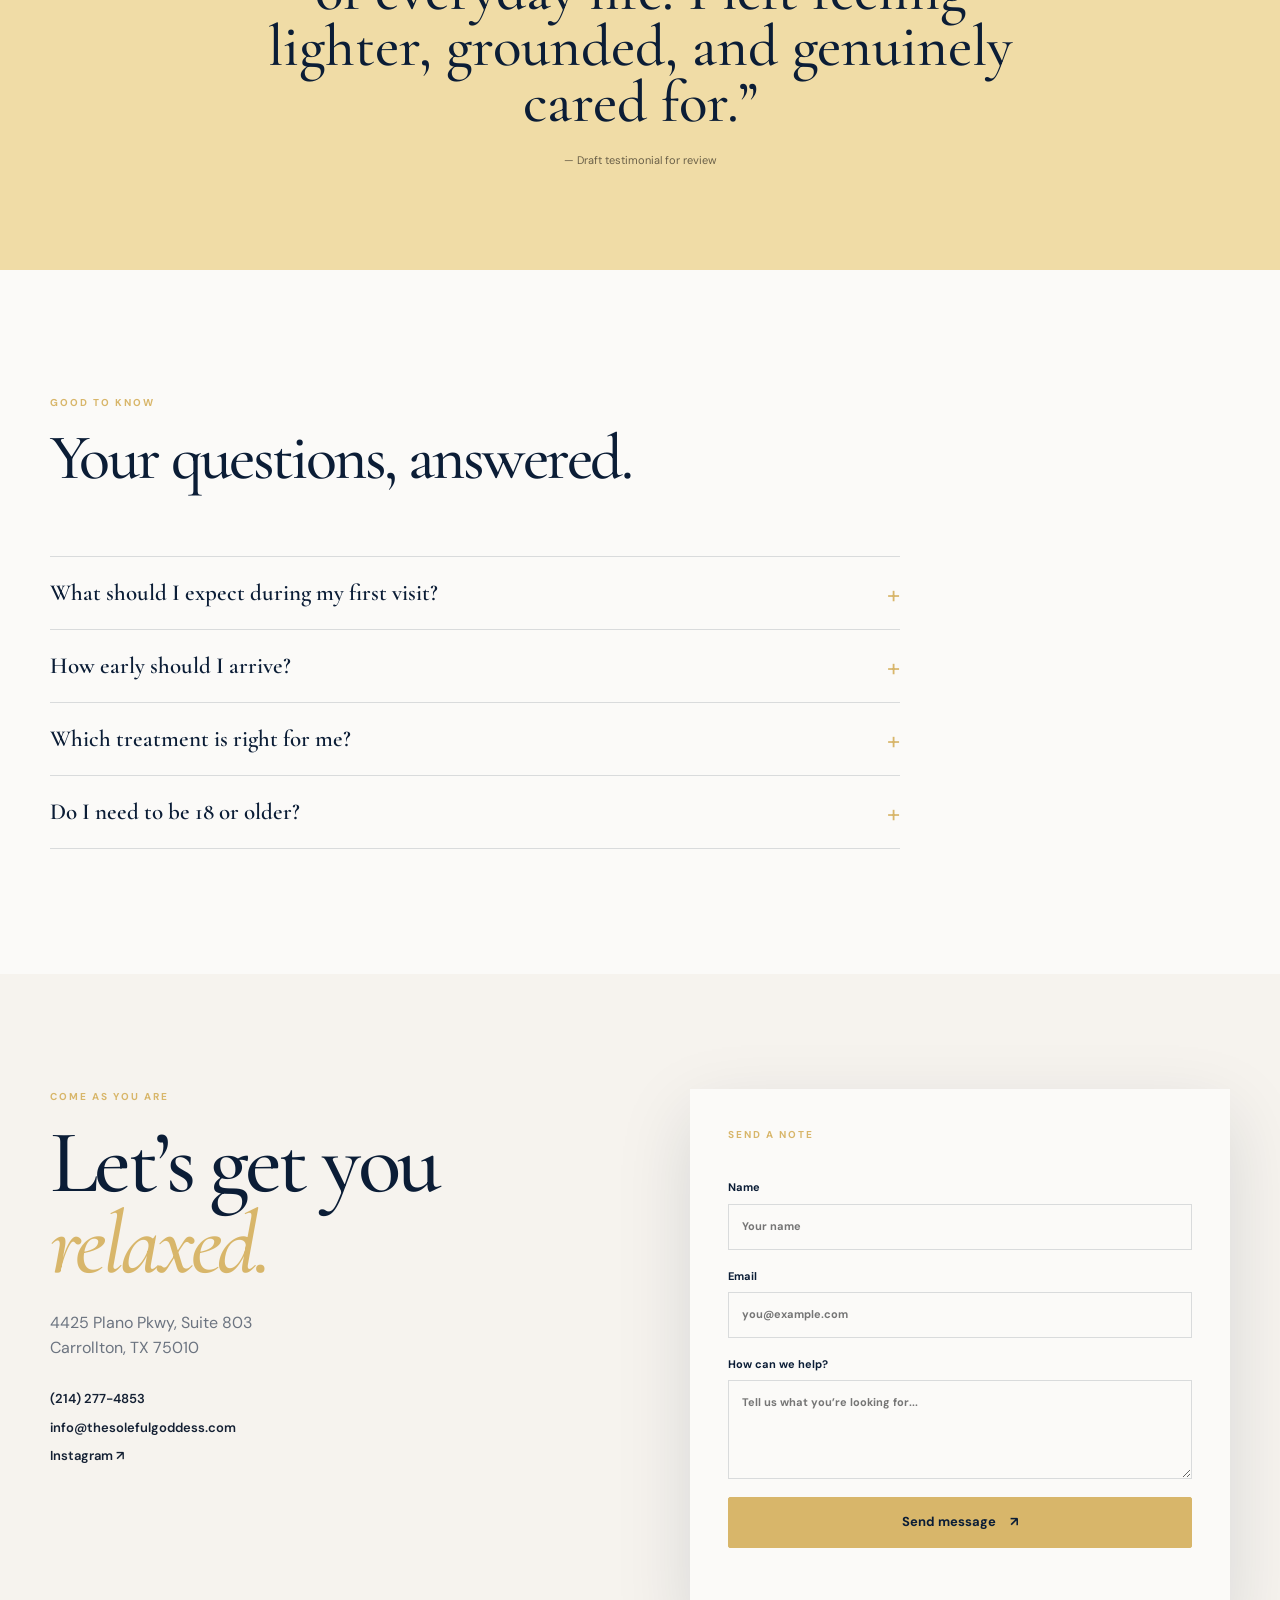
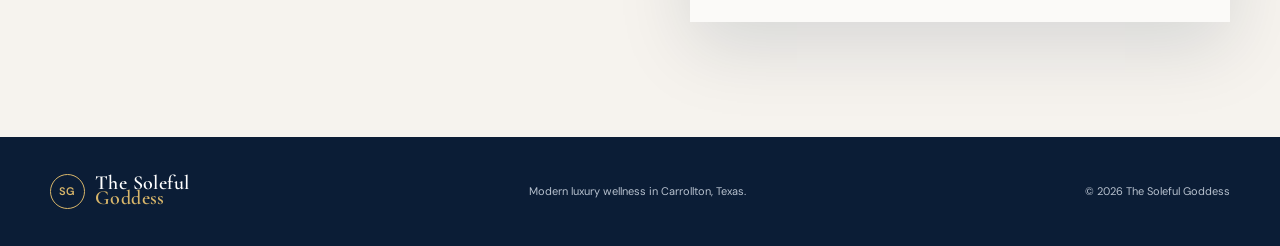
==== commit 571c4f4f: "Clarify local booking workflow" ====
--- a/index.html
+++ b/index.html
@@ -37,7 +37,7 @@
       <article class="service-card" data-category="restore"><span class="service-number">04</span><h3>Full Body Massage</h3><p>A flowing full-body session created to ease everyday tension, quiet the nervous system, and restore a sense of ease.</p><div class="service-footer"><strong>$150</strong><span>90 min</span></div><button class="service-book" data-service="Full Body Massage">Select treatment ↗</button></article>
     </div></div></section>
 
-    <section class="booking-section section-wrap" id="booking"><div class="booking-panel"><div class="booking-copy"><p class="eyebrow">RESERVE YOUR TIME</p><h2>Your next reset<br>starts here.</h2><p>Choose a treatment and a preferred time. Your request will be sent to The Soleful Goddess for confirmation.</p><div class="availability"><span class="dot"></span>Appointments available daily, 12 PM–9 PM</div></div><form class="booking-form" id="bookingForm"><label>Treatment<select id="bookingService" required><option value="">Choose a treatment</option><option>Reflexology — $80</option><option>Thai Massage — $100</option><option>Sports Massage — $130</option><option>Full Body Massage — $150</option></select></label><label>Preferred date<input type="date" id="bookingDate" required /></label><div class="time-slots" aria-label="Available time slots"><button type="button" class="slot">12:00 PM</button><button type="button" class="slot">2:00 PM</button><button type="button" class="slot">4:30 PM</button><button type="button" class="slot">7:00 PM</button></div><input type="hidden" id="bookingTime" /><button class="button" type="submit">Request this time <span>↗</span></button><p class="form-note">Availability shown is a request preview. Confirmation is completed by the spa.</p><p class="form-success" id="bookingSuccess" role="status"></p></form></div></section>
+    <section class="booking-section section-wrap" id="booking"><div class="booking-panel"><div class="booking-copy"><p class="eyebrow">RESERVE YOUR TIME</p><h2>Your next reset<br>starts here.</h2><p>Choose a treatment and a preferred time. Your request is saved on this device for review and spa confirmation.</p><div class="availability"><span class="dot"></span>Appointments available daily, 12 PM–9 PM</div></div><form class="booking-form" id="bookingForm"><label>Treatment<select id="bookingService" required><option value="">Choose a treatment</option><option>Reflexology — $80</option><option>Thai Massage — $100</option><option>Sports Massage — $130</option><option>Full Body Massage — $150</option></select></label><label>Preferred date<input type="date" id="bookingDate" required /></label><div class="time-slots" aria-label="Available time slots"><button type="button" class="slot">12:00 PM</button><button type="button" class="slot">2:00 PM</button><button type="button" class="slot">4:30 PM</button><button type="button" class="slot">7:00 PM</button></div><input type="hidden" id="bookingTime" /><button class="button" type="submit">Save request <span>↗</span></button><p class="form-note">Local booking prototype: requests remain on this device and are not yet synced across customers.</p><p class="form-success" id="bookingSuccess" role="status"></p></form></div></section>
 
     <section class="gallery-section" id="gallery"><div class="section-wrap"><div class="section-heading"><div><p class="eyebrow">THE SPACE</p><h2>A room to exhale in.</h2></div><a class="text-link" href="https://www.instagram.com/soleful_goddess_healing/" target="_blank" rel="noreferrer">See Instagram <span>↗</span></a></div><div class="gallery-grid"><button class="gallery-item tall" data-image="assets/room-blue.jpg"><img src="assets/room-blue.jpg" alt="Blue treatment room at The Soleful Goddess" /></button><button class="gallery-item" data-image="assets/lounge.jpg"><img src="assets/lounge.jpg" alt="Luxury wellness lounge" /></button><button class="gallery-item" data-image="assets/treatment.jpg"><img src="assets/treatment.jpg" alt="Massage treatment in progress" /></button><button class="gallery-item" data-image="assets/ritual.jpg"><img src="assets/ritual.jpg" alt="Massage stones and wellness products" /></button></div></div></section>
 
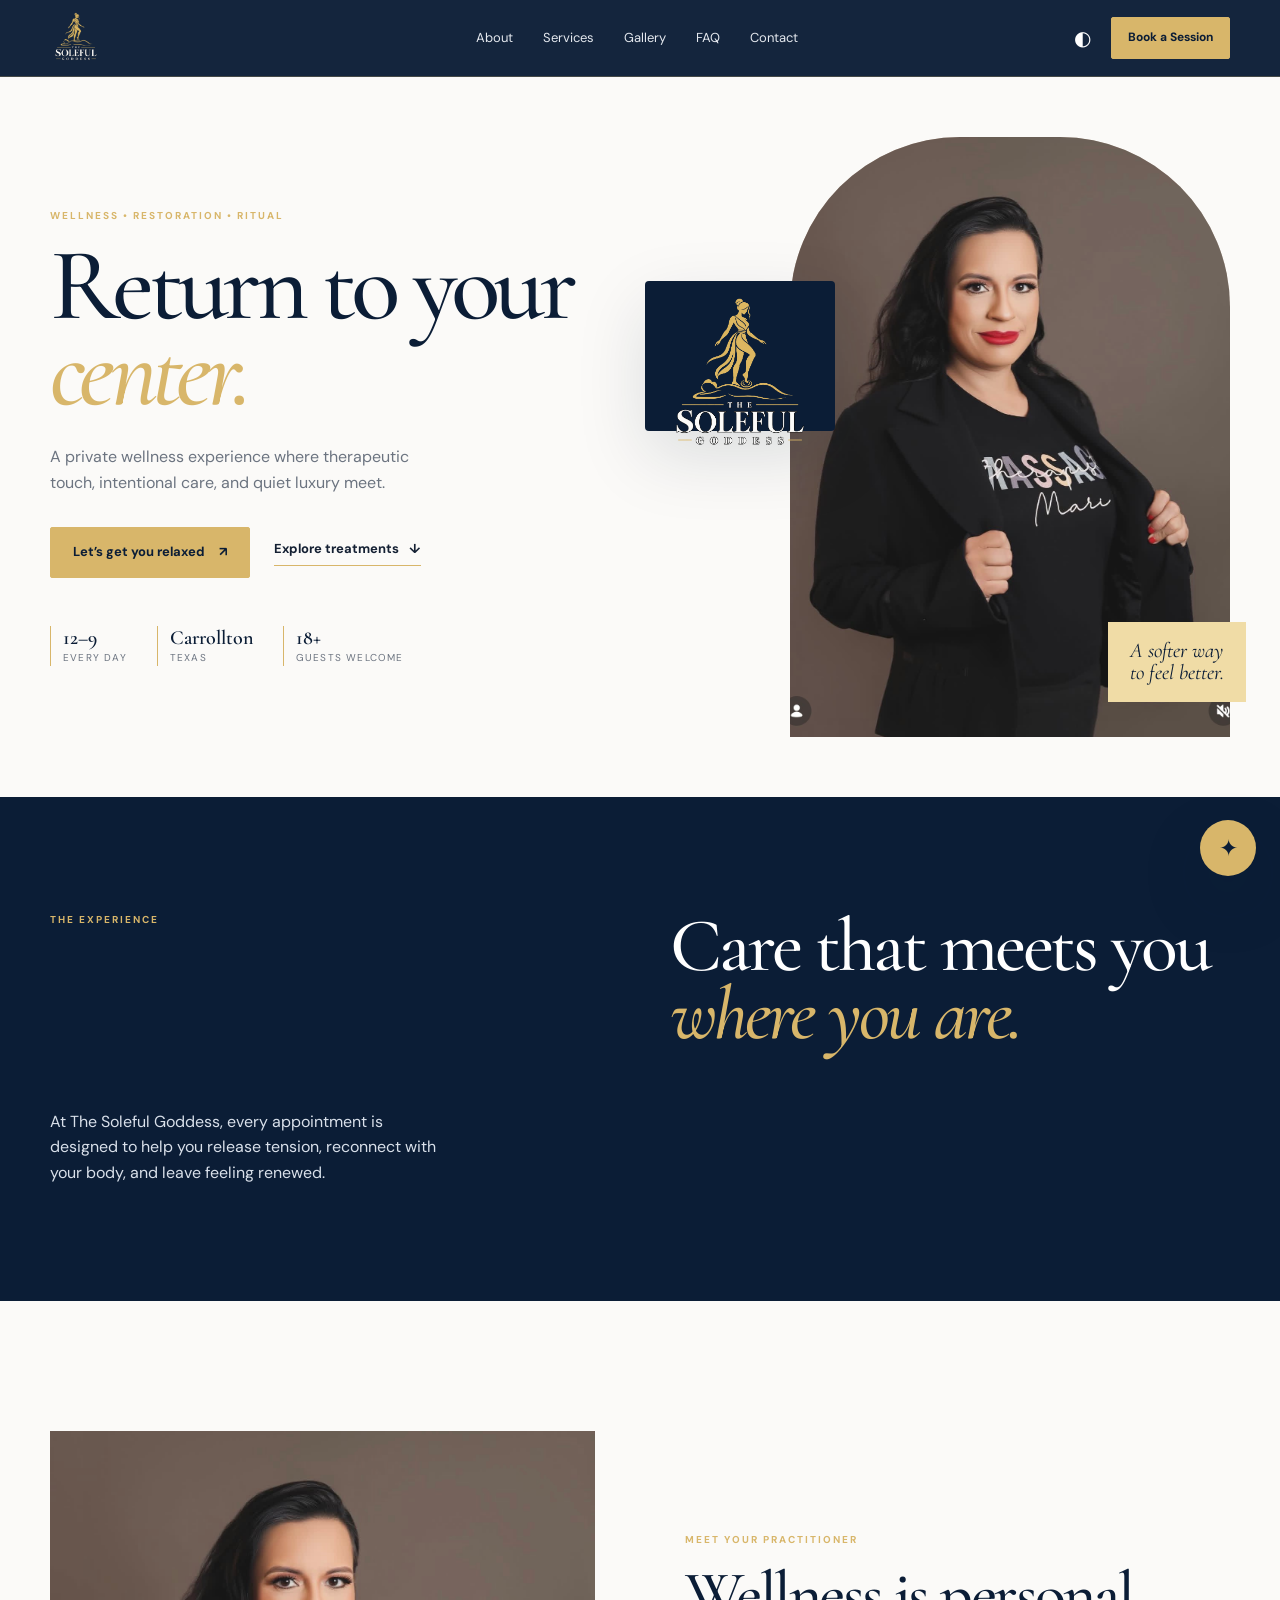
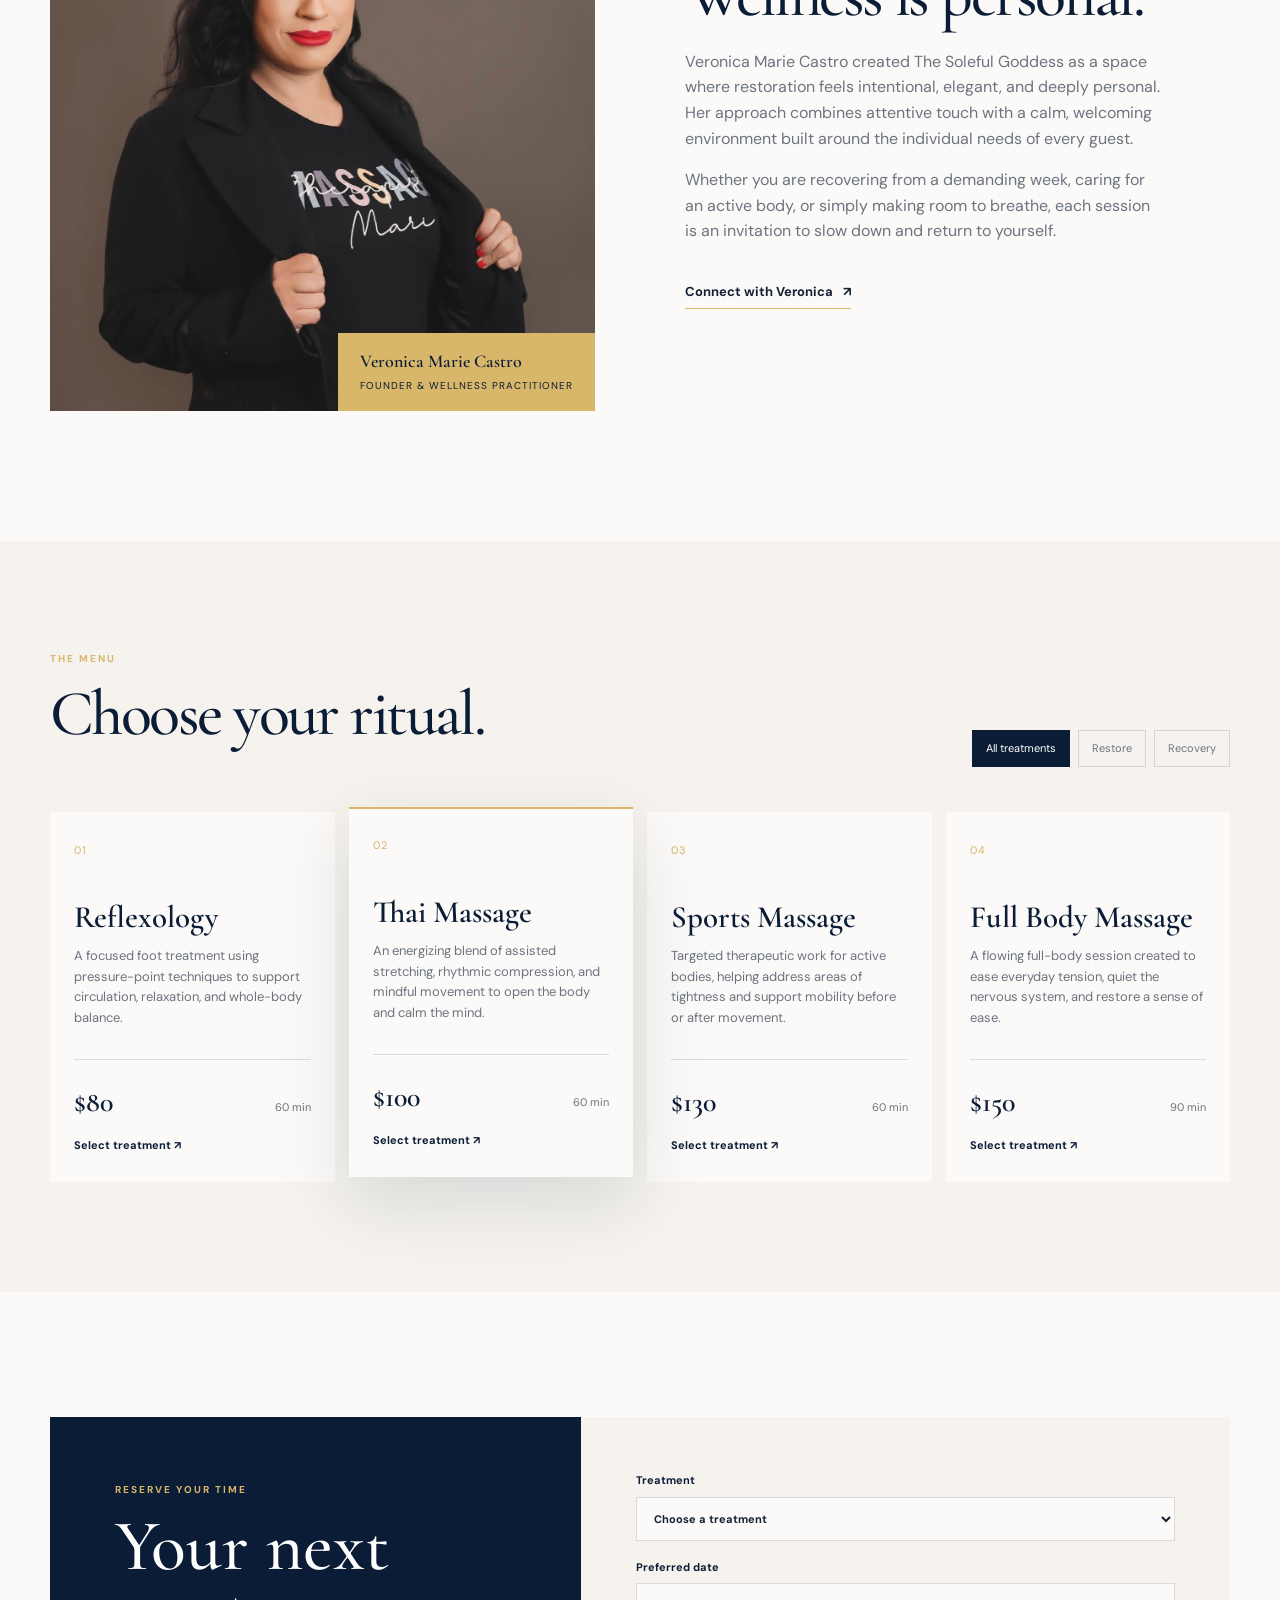
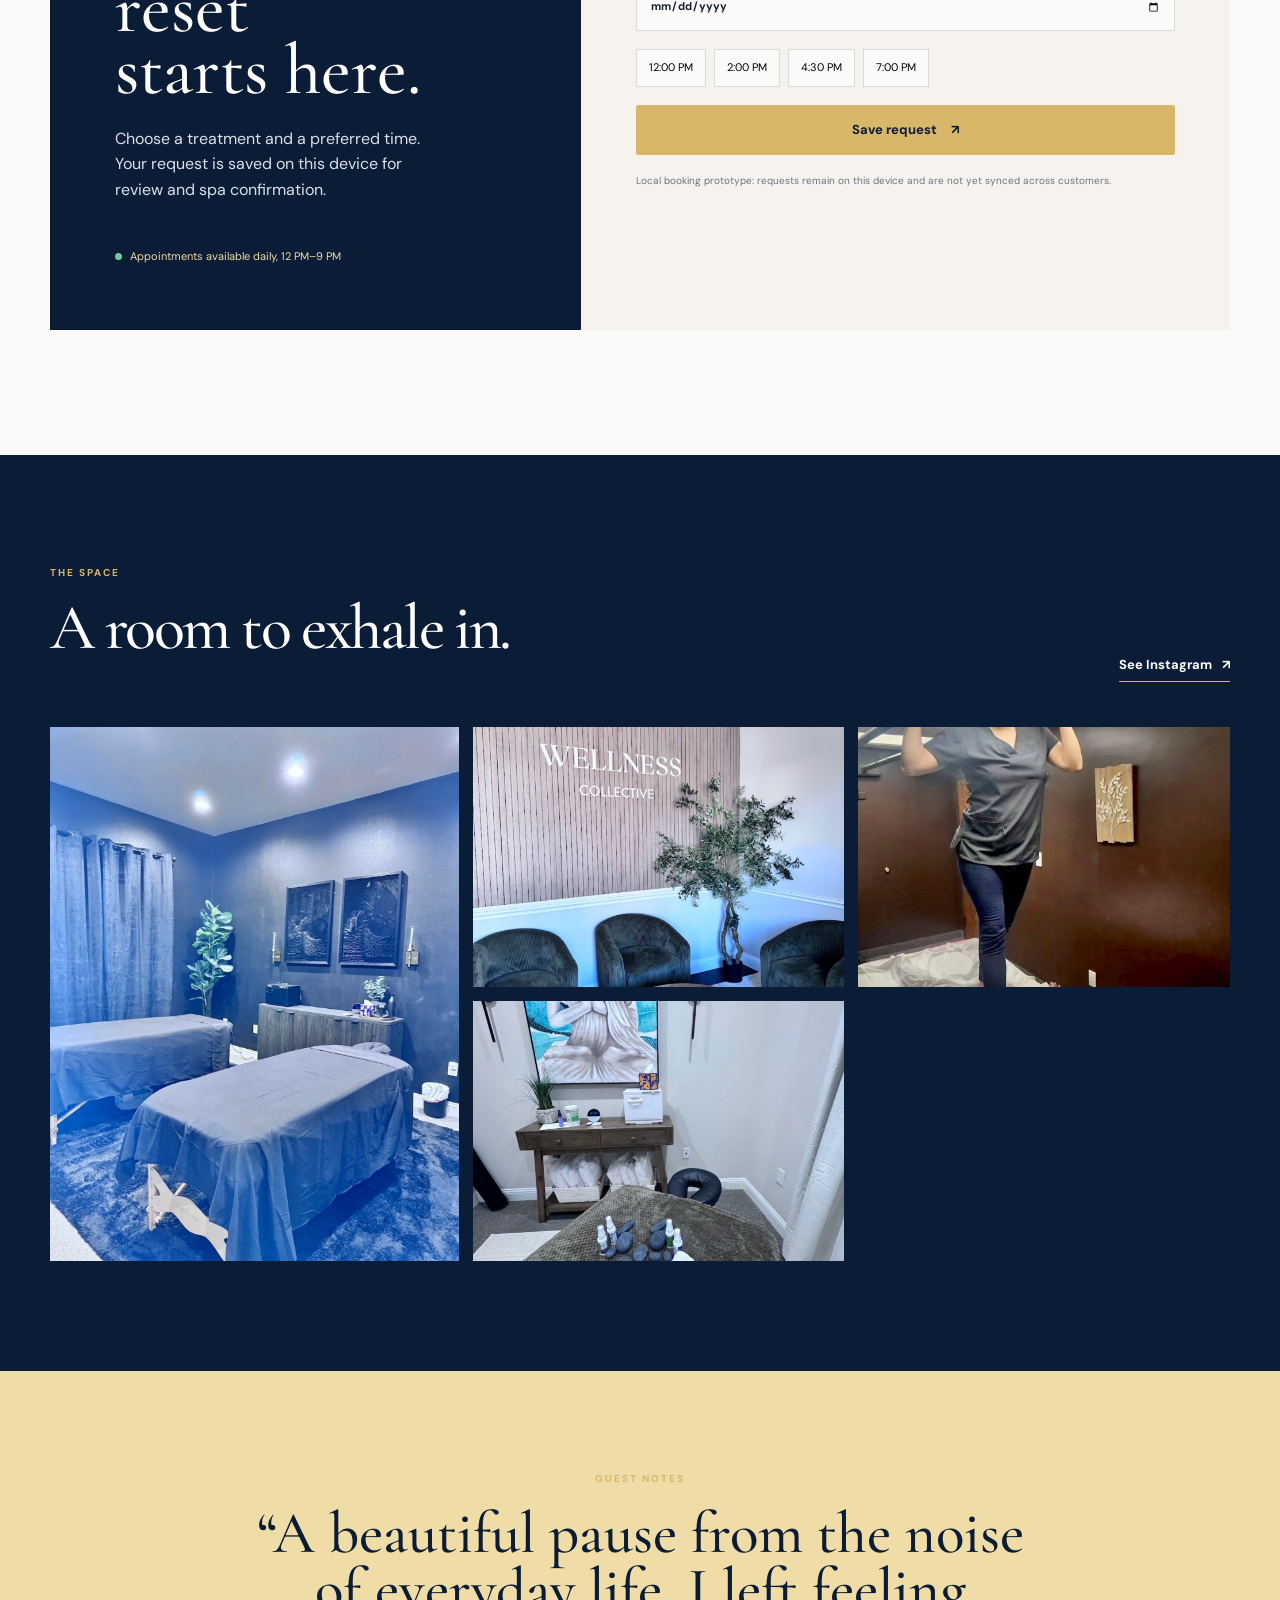
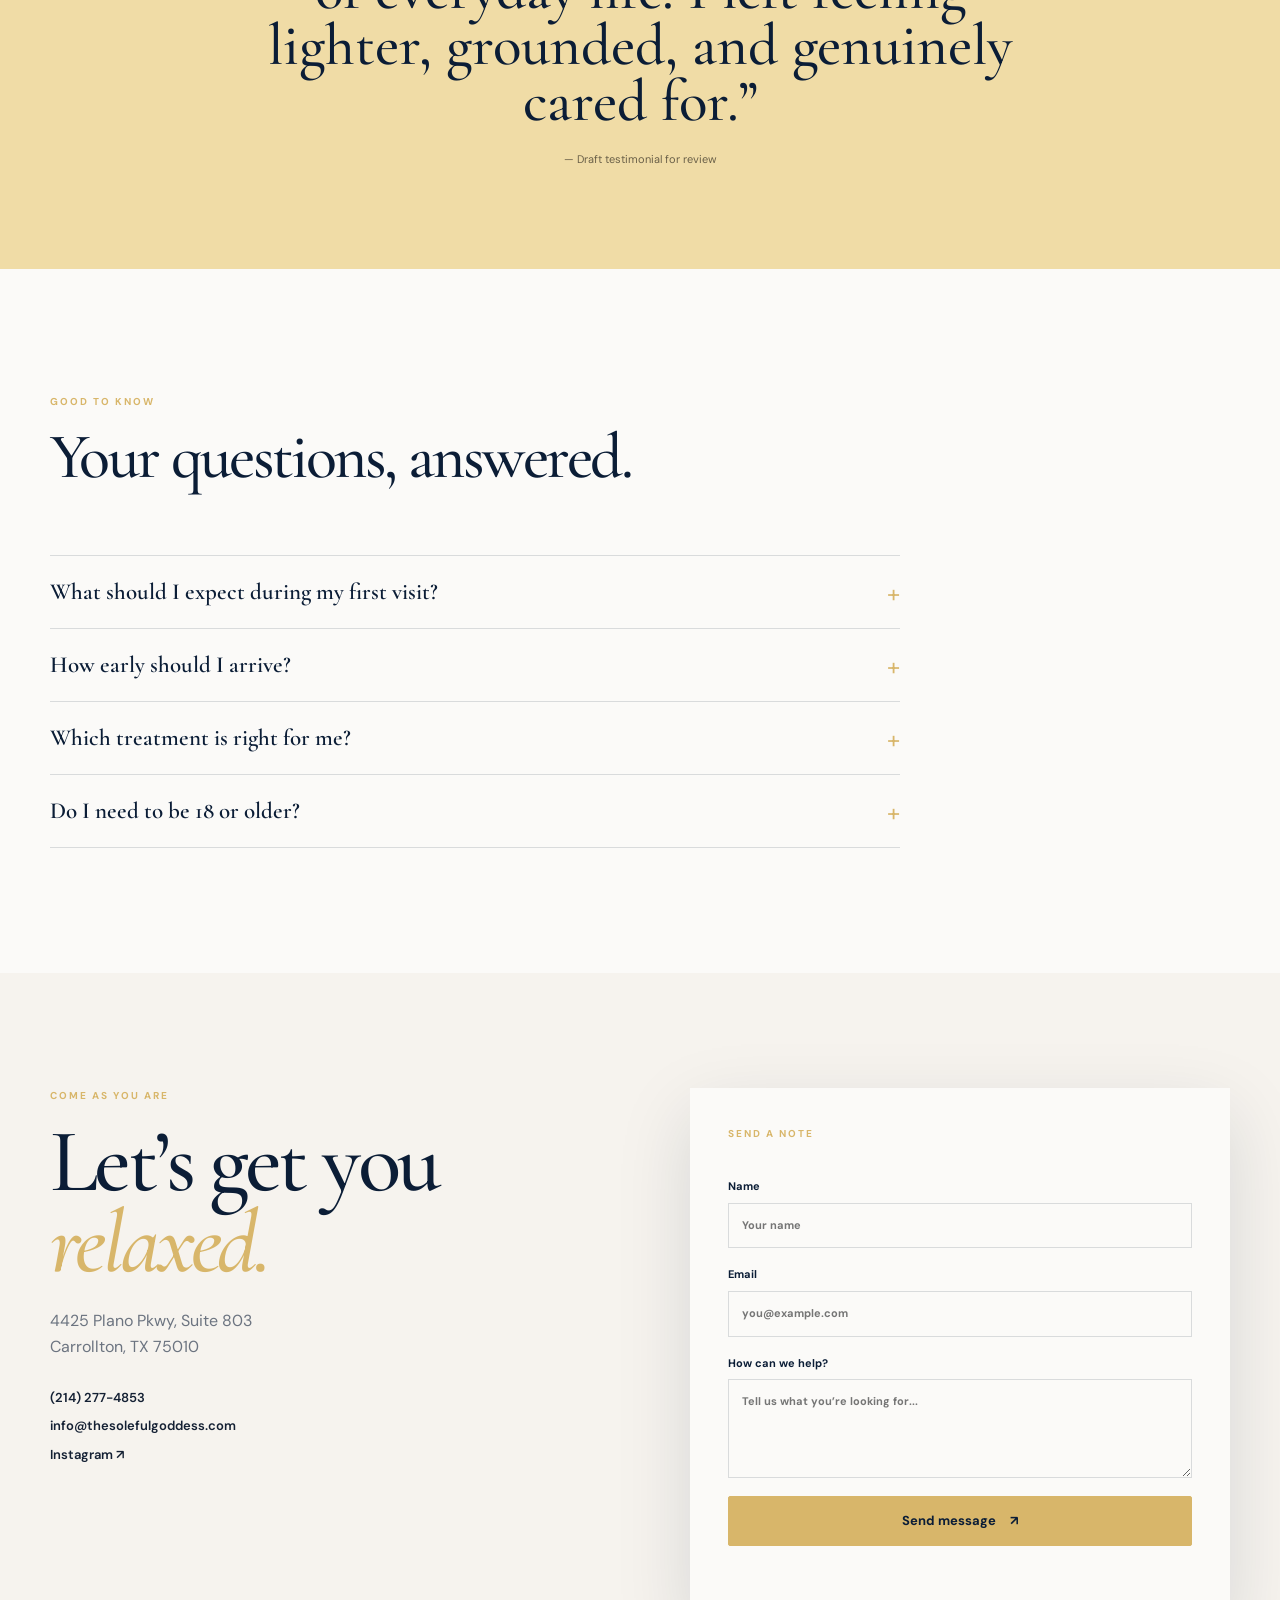
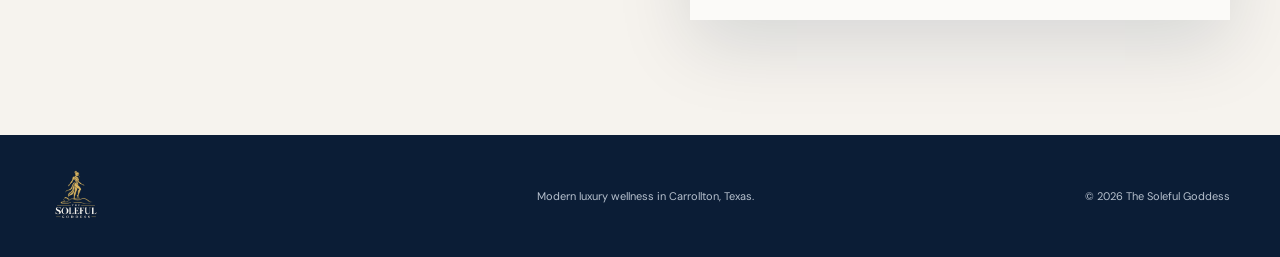
==== commit 2d361086: "Add brand logo and booking database schema" ====
--- a/index.html
+++ b/index.html
@@ -8,12 +8,13 @@
   <link rel="preconnect" href="https://fonts.googleapis.com" />
   <link rel="preconnect" href="https://fonts.gstatic.com" crossorigin />
   <link href="https://fonts.googleapis.com/css2?family=Cormorant+Garamond:wght@400;500;600;700&family=DM+Sans:wght@400;500;600;700&display=swap" rel="stylesheet" />
-  <link rel="icon" href="data:image/svg+xml,%3Csvg xmlns='http://www.w3.org/2000/svg' viewBox='0 0 100 100'%3E%3Crect width='100' height='100' rx='24' fill='%230c1c35'/%3E%3Cpath d='M27 65c17 13 31 13 46 0M32 38c14-13 25-13 36 0' fill='none' stroke='%23d7b66a' stroke-width='7' stroke-linecap='round'/%3E%3C/svg%3E" />
+  <link rel="icon" href="assets/logo.png" type="image/png" />
   <link rel="stylesheet" href="styles.css" />
+  <link rel="stylesheet" href="brand.css" />
 </head>
 <body>
   <header class="site-header" id="top">
-    <a class="brand" href="#home" aria-label="The Soleful Goddess home"><span class="brand-mark">SG</span><span>The Soleful<br><em>Goddess</em></span></a>
+    <a class="brand" href="#home" aria-label="The Soleful Goddess home"><img class="brand-logo" src="assets/logo.png" alt="The Soleful Goddess" /></a>
     <nav class="desktop-nav" aria-label="Primary navigation">
       <a href="#about">About</a><a href="#services">Services</a><a href="#gallery">Gallery</a><a href="#faq">FAQ</a><a href="#contact">Contact</a>
     </nav>
@@ -23,7 +24,7 @@
   <main id="home">
     <section class="hero section-wrap">
       <div class="hero-copy reveal"><p class="eyebrow">WELLNESS • RESTORATION • RITUAL</p><h1>Return to your<br><span>center.</span></h1><p class="hero-text">A private wellness experience where therapeutic touch, intentional care, and quiet luxury meet.</p><div class="hero-actions"><a class="button" href="#booking">Let’s get you relaxed <span>↗</span></a><a class="text-link" href="#services">Explore treatments <span>↓</span></a></div><div class="hero-meta"><div><strong>12–9</strong><span>Every day</span></div><div><strong>Carrollton</strong><span>Texas</span></div><div><strong>18+</strong><span>Guests welcome</span></div></div></div>
-      <div class="hero-visual reveal"><div class="hero-photo"><img src="assets/portrait.jpg" alt="Veronica Marie Castro, owner of The Soleful Goddess" /></div><div class="hero-badge"><span>THE</span><strong>SOULFUL</strong><span>GODDESS</span></div><div class="hero-note">A softer way<br>to feel better.</div></div>
+      <div class="hero-visual reveal"><div class="hero-photo"><img src="assets/portrait.jpg" alt="Veronica Marie Castro, owner of The Soleful Goddess" /></div><div class="hero-badge"><img src="assets/logo.png" alt="The Soleful Goddess logo" /></div><div class="hero-note">A softer way<br>to feel better.</div></div>
     </section>
 
     <section class="statement"><div class="section-wrap statement-inner"><p class="eyebrow">THE EXPERIENCE</p><h2>Care that meets you<br><em>where you are.</em></h2><p>At The Soleful Goddess, every appointment is designed to help you release tension, reconnect with your body, and leave feeling renewed.</p></div></section>
@@ -48,9 +49,9 @@
     <section class="contact-section" id="contact"><div class="section-wrap contact-grid"><div><p class="eyebrow">COME AS YOU ARE</p><h2>Let’s get you<br><em>relaxed.</em></h2><p>4425 Plano Pkwy, Suite 803<br>Carrollton, TX 75010</p><div class="contact-links"><a href="tel:+12142774853">(214) 277-4853</a><a href="mailto:info@thesolefulgoddess.com">info@thesolefulgoddess.com</a><a href="https://www.instagram.com/soleful_goddess_healing/" target="_blank" rel="noreferrer">Instagram ↗</a></div></div><form class="contact-form" id="contactForm"><p class="eyebrow">SEND A NOTE</p><label>Name<input required name="name" placeholder="Your name" /></label><label>Email<input required type="email" name="email" placeholder="you@example.com" /></label><label>How can we help?<textarea required name="message" rows="4" placeholder="Tell us what you’re looking for..."></textarea></label><button class="button" type="submit">Send message <span>↗</span></button><p class="form-success" id="contactSuccess" role="status"></p></form></div></section>
   </main>
 
-  <footer class="site-footer"><div class="section-wrap footer-inner"><a class="brand" href="#top"><span class="brand-mark">SG</span><span>The Soleful<br><em>Goddess</em></span></a><p>Modern luxury wellness in Carrollton, Texas.</p><span>© 2026 The Soleful Goddess</span></div></footer>
+  <footer class="site-footer"><div class="section-wrap footer-inner"><a class="brand" href="#top"><img class="brand-logo" src="assets/logo.png" alt="The Soleful Goddess" /></a><p>Modern luxury wellness in Carrollton, Texas.</p><span>© 2026 The Soleful Goddess</span></div></footer>
   <div class="chatbot" aria-live="polite"><button class="chat-toggle" aria-label="Open wellness assistant">✦</button><div class="chat-panel"><div class="chat-header"><strong>Goddess Guide</strong><button class="chat-close" aria-label="Close assistant">×</button></div><div class="chat-messages"><p class="bot">Welcome. I can help you explore treatments, pricing, and appointment preparation.</p></div><div class="chat-options"><button data-reply="Which treatment is right for me?">Find my treatment</button><button data-reply="What are your hours?">Hours & location</button><button data-reply="How do I book?">How to book</button></div></div></div>
   <div class="lightbox" role="dialog" aria-modal="true" aria-label="Gallery image"><button class="lightbox-close">×</button><img src="" alt="" /></div>
-  <script src="script.js"></script>
+  <script src="script.js?v=2"></script>
 </body>
-</html>
+</html>
--- a/styles.css
+++ b/styles.css
@@ -1 +1 @@
-:root{--navy:#0b1d36;--navy-2:#122b4e;--gold:#d8b66a;--gold-light:#f0dca6;--ink:#142033;--cream:#f6f3ee;--paper:#fbfaf8;--muted:#6c7480;--line:rgba(11,29,54,.14);--shadow:0 25px 70px rgba(11,29,54,.13)}*{box-sizing:border-box}html{scroll-behavior:smooth}body{margin:0;background:var(--paper);color:var(--ink);font-family:'DM Sans',sans-serif;line-height:1.6}a{color:inherit;text-decoration:none}button,input,select,textarea{font:inherit}button{cursor:pointer}img{display:block;width:100%;height:100%;object-fit:cover}.section-wrap{width:min(1180px,calc(100% - 48px));margin:auto}.site-header{position:sticky;top:0;z-index:20;display:flex;align-items:center;justify-content:space-between;padding:18px max(24px,calc((100vw - 1180px)/2));background:rgba(251,250,248,.9);backdrop-filter:blur(16px);border-bottom:1px solid rgba(11,29,54,.08)}.brand{display:flex;align-items:center;gap:10px;font-family:'Cormorant Garamond',serif;font-weight:600;font-size:20px;line-height:.78;letter-spacing:.02em}.brand em{color:var(--gold);font-style:normal}.brand-mark{display:grid;place-items:center;width:35px;height:35px;border:1px solid var(--gold);border-radius:50%;font:600 11px 'DM Sans';color:var(--gold)}.desktop-nav{display:flex;gap:30px;color:#4d5868;font-size:13px}.desktop-nav a:hover,.text-link:hover{color:var(--gold)}.header-actions{display:flex;align-items:center;gap:14px}.theme-toggle,.menu-toggle{border:0;background:none;color:var(--navy);font-size:20px}.menu-toggle{display:none}.button{display:inline-flex;align-items:center;justify-content:center;gap:14px;background:var(--gold);border:1px solid var(--gold);color:var(--navy);padding:14px 22px;border-radius:2px;font-weight:700;font-size:13px;transition:.25s}.button:hover{background:var(--navy);border-color:var(--navy);color:#fff;transform:translateY(-2px)}.button-small{padding:10px 16px;font-size:12px}.text-link{display:inline-flex;gap:10px;align-items:center;font-size:13px;font-weight:700;border-bottom:1px solid var(--gold);padding-bottom:5px}.eyebrow{font-size:10px;letter-spacing:.2em;font-weight:700;color:var(--gold);margin:0 0 18px}.hero{min-height:720px;display:grid;grid-template-columns:1fr 1fr;align-items:center;gap:80px}.hero h1{font:500 clamp(60px,8vw,108px)/.84 'Cormorant Garamond',serif;letter-spacing:-.055em;margin:0 0 30px;color:var(--navy)}.hero h1 span,.statement h2 em,.contact-section h2 em{color:var(--gold);font-style:italic}.hero-text{max-width:390px;color:var(--muted);font-size:16px}.hero-actions{display:flex;align-items:center;gap:24px;margin:32px 0 48px}.hero-meta{display:flex;gap:30px}.hero-meta div{display:flex;flex-direction:column;border-left:1px solid var(--gold);padding-left:12px}.hero-meta strong{font:600 20px 'Cormorant Garamond';color:var(--navy)}.hero-meta span{font-size:10px;text-transform:uppercase;letter-spacing:.12em;color:var(--muted)}.hero-visual{position:relative;height:600px}.hero-photo{height:100%;width:80%;margin-left:auto;overflow:hidden;border-radius:170px 170px 0 0;background:#d5c4b8}.hero-photo img{object-position:center 20%;filter:saturate(.9)}.hero-badge{position:absolute;left:0;top:24%;display:flex;flex-direction:column;align-items:center;justify-content:center;width:140px;height:140px;border-radius:50%;background:var(--navy);color:#fff;box-shadow:var(--shadow);font-size:10px;letter-spacing:.2em;line-height:1.8}.hero-badge strong{color:var(--gold);font:600 20px 'Cormorant Garamond';letter-spacing:.04em}.hero-note{position:absolute;right:-16px;bottom:35px;background:var(--gold-light);padding:18px 22px;font:italic 21px/1.05 'Cormorant Garamond';color:var(--navy)}.statement{background:var(--navy);color:#fff;padding:115px 0}.statement-inner{display:grid;grid-template-columns:1fr 1fr;gap:60px}.statement h2{font:500 clamp(44px,6vw,76px)/.9 'Cormorant Garamond';letter-spacing:-.04em;margin:0}.statement p:last-child{align-self:end;max-width:390px;color:#d9e0ea;margin:0}.split-section{display:grid;grid-template-columns:1fr 1fr;gap:90px;align-items:center;padding:130px 0}.about-image{height:580px;position:relative}.about-image img{object-position:center 18%}.image-caption{position:absolute;bottom:0;right:0;background:var(--gold);color:var(--navy);padding:17px 22px;font:600 18px 'Cormorant Garamond'}.image-caption small{font:10px 'DM Sans';letter-spacing:.1em;text-transform:uppercase}.about-copy h2,.section-heading h2,.contact-section h2{font:500 clamp(45px,5vw,70px)/.9 'Cormorant Garamond';letter-spacing:-.04em;margin:0 0 25px;color:var(--navy)}.about-copy p:not(.eyebrow){color:var(--muted);max-width:480px}.about-copy .text-link{margin-top:22px}.services-section{background:var(--cream);padding:110px 0}.section-heading{display:flex;justify-content:space-between;align-items:end;gap:25px;margin-bottom:45px}.filter-group{display:flex;gap:8px;flex-wrap:wrap}.filter{background:transparent;border:1px solid var(--line);padding:9px 13px;color:var(--muted);font-size:11px}.filter.active,.filter:hover{background:var(--navy);border-color:var(--navy);color:#fff}.service-grid{display:grid;grid-template-columns:repeat(4,1fr);gap:14px}.service-card{background:var(--paper);padding:28px 24px;min-height:370px;display:flex;flex-direction:column;border-top:2px solid transparent;transition:.25s}.service-card:hover,.service-card.featured{border-color:var(--gold);transform:translateY(-5px);box-shadow:var(--shadow)}.service-number{color:var(--gold);font-size:11px;letter-spacing:.12em}.service-card h3{font:600 31px 'Cormorant Garamond';color:var(--navy);margin:38px 0 10px}.service-card p{color:var(--muted);font-size:13px;margin:0}.service-footer{display:flex;align-items:baseline;justify-content:space-between;margin-top:auto;padding-top:25px;border-top:1px solid var(--line)}.service-footer strong{font:600 28px 'Cormorant Garamond';color:var(--navy)}.service-footer span{font-size:11px;color:var(--muted)}.service-book{background:none;border:0;text-align:left;color:var(--navy);font-size:11px;font-weight:700;margin-top:18px;padding:0}.booking-section{padding:125px 0}.booking-panel{display:grid;grid-template-columns:.9fr 1.1fr;background:var(--navy);color:#fff;min-height:460px}.booking-copy{padding:65px}.booking-copy h2{font:500 clamp(48px,6vw,72px)/.86 'Cormorant Garamond';margin:0 0 24px}.booking-copy p:not(.eyebrow){color:#d9e0ea;max-width:330px}.availability{font-size:11px;color:var(--gold-light);margin-top:45px}.dot{display:inline-block;width:7px;height:7px;border-radius:50%;background:#74c99a;margin-right:8px}.booking-form{background:var(--cream);color:var(--ink);padding:55px;display:flex;flex-direction:column;gap:18px}label{font-size:11px;font-weight:700;color:var(--navy);display:flex;flex-direction:column;gap:7px}input,select,textarea{border:1px solid var(--line);background:var(--paper);padding:13px;color:var(--ink);outline-color:var(--gold)}.time-slots{display:flex;gap:8px;flex-wrap:wrap}.slot{border:1px solid var(--line);background:var(--paper);padding:9px 12px;font-size:11px}.slot.selected{background:var(--navy);color:#fff}.form-note{font-size:10px;color:var(--muted);margin:0}.form-success{font-size:12px;color:#1d7955;margin:0;min-height:18px}.gallery-section{background:var(--navy);color:#fff;padding:110px 0}.gallery-section .section-heading h2{color:#fff}.gallery-section .text-link{color:#fff}.gallery-grid{display:grid;grid-template-columns:1.1fr 1fr 1fr;grid-template-rows:260px 260px;gap:14px}.gallery-item{border:0;padding:0;overflow:hidden;position:relative;background:#1b3455}.gallery-item:after{content:'View image ↗';position:absolute;inset:auto 16px 16px auto;background:var(--gold);color:var(--navy);padding:7px 10px;font-size:10px;opacity:0;transform:translateY(5px);transition:.2s}.gallery-item:hover:after{opacity:1;transform:translateY(0)}.gallery-item img{transition:.4s}.gallery-item:hover img{transform:scale(1.04)}.gallery-item.tall{grid-row:span 2}.testimonial-section{background:var(--gold-light);padding:100px 0}.testimonial-inner{max-width:800px;text-align:center}.testimonial-inner blockquote{font:500 clamp(34px,5vw,59px)/.95 'Cormorant Garamond';margin:0;color:var(--navy)}.testimonial-inner span{display:block;margin-top:22px;color:#6a6048;font-size:11px}.faq-section{padding:125px 0}.faq-list{max-width:850px;border-top:1px solid var(--line)}details{border-bottom:1px solid var(--line);padding:22px 0}summary{cursor:pointer;list-style:none;font:600 23px 'Cormorant Garamond';color:var(--navy)}summary::-webkit-details-marker{display:none}summary:after{content:'+';float:right;font:400 24px 'DM Sans';color:var(--gold)}details[open] summary:after{content:'−'}details p{max-width:680px;color:var(--muted);font-size:13px;margin:13px 0 0}.contact-section{background:var(--cream);padding:115px 0}.contact-grid{display:grid;grid-template-columns:1fr 1fr;gap:100px}.contact-section h2{font-size:clamp(55px,7vw,96px)}.contact-section p:not(.eyebrow){color:var(--muted)}.contact-links{display:flex;flex-direction:column;gap:8px;margin-top:28px;font-size:13px;font-weight:600}.contact-links a:hover{color:var(--gold)}.contact-form{background:var(--paper);padding:38px;display:flex;flex-direction:column;gap:18px;box-shadow:var(--shadow)}.site-footer{background:var(--navy);color:#fff;padding:35px 0}.footer-inner{display:flex;align-items:center;justify-content:space-between;gap:20px}.footer-inner p,.footer-inner>span{font-size:11px;color:#b7c1ce}.chatbot{position:fixed;right:24px;bottom:24px;z-index:30}.chat-toggle{border:0;width:56px;height:56px;border-radius:50%;background:var(--gold);color:var(--navy);font-size:23px;box-shadow:var(--shadow)}.chat-panel{display:none;position:absolute;right:0;bottom:70px;width:300px;background:var(--paper);box-shadow:var(--shadow);border:1px solid var(--line)}.chat-panel.open{display:block}.chat-header{background:var(--navy);color:#fff;padding:15px 17px;display:flex;justify-content:space-between}.chat-close{border:0;background:none;color:#fff;font-size:20px}.chat-messages{padding:15px;height:170px;overflow:auto}.chat-messages p{font-size:12px;padding:10px;margin:0 0 8px;background:var(--cream)}.chat-messages .user{background:var(--gold-light);text-align:right}.chat-options{display:flex;flex-wrap:wrap;gap:5px;padding:12px;border-top:1px solid var(--line)}.chat-options button{border:1px solid var(--line);background:none;padding:6px 8px;font-size:10px}.lightbox{display:none;position:fixed;inset:0;z-index:50;background:rgba(5,12,24,.92);align-items:center;justify-content:center;padding:30px}.lightbox.open{display:flex}.lightbox img{width:auto;max-width:min(90vw,900px);height:auto;max-height:88vh}.lightbox-close{position:absolute;right:28px;top:20px;color:#fff;background:none;border:0;font-size:38px}.reveal{opacity:0;transform:translateY(16px);transition:.8s}.reveal.visible{opacity:1;transform:none}@media(max-width:850px){.desktop-nav{display:none}.menu-toggle{display:block}.header-actions .button-small{display:none}.hero,.statement-inner,.split-section,.booking-panel,.contact-grid{grid-template-columns:1fr}.hero{padding:70px 0;gap:45px}.hero-visual{height:470px}.hero-photo{width:86%}.statement-inner{gap:25px}.split-section{padding:80px 0;gap:45px}.about-image{height:440px}.section-heading{align-items:flex-start;flex-direction:column}.service-grid{grid-template-columns:1fr 1fr}.booking-copy{padding:45px}.booking-form{padding:35px}.gallery-grid{grid-template-columns:1fr 1fr;grid-template-rows:220px 220px}.gallery-item.tall{grid-row:auto}.gallery-item:first-child{grid-column:span 2}.footer-inner{flex-wrap:wrap}.footer-inner p{order:3;width:100%}}@media(max-width:520px){.section-wrap{width:calc(100% - 34px)}.site-header{padding:14px 17px}.hero h1{font-size:68px}.hero-actions{align-items:flex-start;flex-direction:column;margin-bottom:32px}.hero-meta{gap:15px}.hero-meta strong{font-size:17px}.service-grid{grid-template-columns:1fr}.service-card{min-height:300px}.gallery-grid{display:flex;flex-direction:column}.gallery-item,.gallery-item.tall{height:240px}.gallery-item:first-child{height:320px}.contact-form{padding:24px}.chatbot{right:15px;bottom:15px}}
+:root{--navy:#0b1d36;--navy-2:#122b4e;--gold:#d8b66a;--gold-light:#f0dca6;--ink:#142033;--cream:#f6f3ee;--paper:#fbfaf8;--muted:#6c7480;--line:rgba(11,29,54,.14);--shadow:0 25px 70px rgba(11,29,54,.13)}*{box-sizing:border-box}html{scroll-behavior:smooth}body{margin:0;background:var(--paper);color:var(--ink);font-family:'DM Sans',sans-serif;line-height:1.6}a{color:inherit;text-decoration:none}button,input,select,textarea{font:inherit}button{cursor:pointer}img{display:block;width:100%;height:100%;object-fit:cover}.section-wrap{width:min(1180px,calc(100% - 48px));margin:auto}.site-header{position:sticky;top:0;z-index:20;display:flex;align-items:center;justify-content:space-between;padding:18px max(24px,calc((100vw - 1180px)/2));background:rgba(251,250,248,.9);backdrop-filter:blur(16px);border-bottom:1px solid rgba(11,29,54,.08)}.brand{display:flex;align-items:center;gap:10px;font-family:'Cormorant Garamond',serif;font-weight:600;font-size:20px;line-height:.78;letter-spacing:.02em}.brand em{color:var(--gold);font-style:normal}.brand-mark{display:grid;place-items:center;width:35px;height:35px;border:1px solid var(--gold);border-radius:50%;font:600 11px 'DM Sans';color:var(--gold)}.desktop-nav{display:flex;gap:30px;color:#4d5868;font-size:13px}.desktop-nav a:hover,.text-link:hover{color:var(--gold)}.header-actions{display:flex;align-items:center;gap:14px}.theme-toggle,.menu-toggle{border:0;background:none;color:var(--navy);font-size:20px}.menu-toggle{display:none}.button{display:inline-flex;align-items:center;justify-content:center;gap:14px;background:var(--gold);border:1px solid var(--gold);color:var(--navy);padding:14px 22px;border-radius:2px;font-weight:700;font-size:13px;transition:.25s}.button:hover{background:var(--navy);border-color:var(--navy);color:#fff;transform:translateY(-2px)}.button-small{padding:10px 16px;font-size:12px}.text-link{display:inline-flex;gap:10px;align-items:center;font-size:13px;font-weight:700;border-bottom:1px solid var(--gold);padding-bottom:5px}.eyebrow{font-size:10px;letter-spacing:.2em;font-weight:700;color:var(--gold);margin:0 0 18px}.hero{min-height:720px;display:grid;grid-template-columns:1fr 1fr;align-items:center;gap:80px}.hero h1{font:500 clamp(60px,8vw,108px)/.84 'Cormorant Garamond',serif;letter-spacing:-.055em;margin:0 0 30px;color:var(--navy)}.hero h1 span,.statement h2 em,.contact-section h2 em{color:var(--gold);font-style:italic}.hero-text{max-width:390px;color:var(--muted);font-size:16px}.hero-actions{display:flex;align-items:center;gap:24px;margin:32px 0 48px}.hero-meta{display:flex;gap:30px}.hero-meta div{display:flex;flex-direction:column;border-left:1px solid var(--gold);padding-left:12px}.hero-meta strong{font:600 20px 'Cormorant Garamond';color:var(--navy)}.hero-meta span{font-size:10px;text-transform:uppercase;letter-spacing:.12em;color:var(--muted)}.hero-visual{position:relative;height:600px}.hero-photo{height:100%;width:80%;margin-left:auto;overflow:hidden;border-radius:170px 170px 0 0;background:#d5c4b8}.hero-photo img{object-position:center 20%;filter:saturate(.9)}.hero-badge{position:absolute;left:0;top:24%;display:flex;flex-direction:column;align-items:center;justify-content:center;width:140px;height:140px;border-radius:50%;background:var(--navy);color:#fff;box-shadow:var(--shadow);font-size:10px;letter-spacing:.2em;line-height:1.8}.hero-badge strong{color:var(--gold);font:600 20px 'Cormorant Garamond';letter-spacing:.04em}.hero-note{position:absolute;right:-16px;bottom:35px;background:var(--gold-light);padding:18px 22px;font:italic 21px/1.05 'Cormorant Garamond';color:var(--navy)}.statement{background:var(--navy);color:#fff;padding:115px 0}.statement-inner{display:grid;grid-template-columns:1fr 1fr;gap:60px}.statement h2{font:500 clamp(44px,6vw,76px)/.9 'Cormorant Garamond';letter-spacing:-.04em;margin:0}.statement p:last-child{align-self:end;max-width:390px;color:#d9e0ea;margin:0}.split-section{display:grid;grid-template-columns:1fr 1fr;gap:90px;align-items:center;padding:130px 0}.about-image{height:580px;position:relative}.about-image img{object-position:center 18%}.image-caption{position:absolute;bottom:0;right:0;background:var(--gold);color:var(--navy);padding:17px 22px;font:600 18px 'Cormorant Garamond'}.image-caption small{font:10px 'DM Sans';letter-spacing:.1em;text-transform:uppercase}.about-copy h2,.section-heading h2,.contact-section h2{font:500 clamp(45px,5vw,70px)/.9 'Cormorant Garamond';letter-spacing:-.04em;margin:0 0 25px;color:var(--navy)}.about-copy p:not(.eyebrow){color:var(--muted);max-width:480px}.about-copy .text-link{margin-top:22px}.services-section{background:var(--cream);padding:110px 0}.section-heading{display:flex;justify-content:space-between;align-items:end;gap:25px;margin-bottom:45px}.filter-group{display:flex;gap:8px;flex-wrap:wrap}.filter{background:transparent;border:1px solid var(--line);padding:9px 13px;color:var(--muted);font-size:11px}.filter.active,.filter:hover{background:var(--navy);border-color:var(--navy);color:#fff}.service-grid{display:grid;grid-template-columns:repeat(4,1fr);gap:14px}.service-card{background:var(--paper);padding:28px 24px;min-height:370px;display:flex;flex-direction:column;border-top:2px solid transparent;transition:.25s}.service-card:hover,.service-card.featured{border-color:var(--gold);transform:translateY(-5px);box-shadow:var(--shadow)}.service-number{color:var(--gold);font-size:11px;letter-spacing:.12em}.service-card h3{font:600 31px 'Cormorant Garamond';color:var(--navy);margin:38px 0 10px}.service-card p{color:var(--muted);font-size:13px;margin:0}.service-footer{display:flex;align-items:baseline;justify-content:space-between;margin-top:auto;padding-top:25px;border-top:1px solid var(--line)}.service-footer strong{font:600 28px 'Cormorant Garamond';color:var(--navy)}.service-footer span{font-size:11px;color:var(--muted)}.service-book{background:none;border:0;text-align:left;color:var(--navy);font-size:11px;font-weight:700;margin-top:18px;padding:0}.booking-section{padding:125px 0}.booking-panel{display:grid;grid-template-columns:.9fr 1.1fr;background:var(--navy);color:#fff;min-height:460px}.booking-copy{padding:65px}.booking-copy h2{font:500 clamp(48px,6vw,72px)/.86 'Cormorant Garamond';margin:0 0 24px}.booking-copy p:not(.eyebrow){color:#d9e0ea;max-width:330px}.availability{font-size:11px;color:var(--gold-light);margin-top:45px}.dot{display:inline-block;width:7px;height:7px;border-radius:50%;background:#74c99a;margin-right:8px}.booking-form{background:var(--cream);color:var(--ink);padding:55px;display:flex;flex-direction:column;gap:18px}label{font-size:11px;font-weight:700;color:var(--navy);display:flex;flex-direction:column;gap:7px}input,select,textarea{border:1px solid var(--line);background:var(--paper);padding:13px;color:var(--ink);outline-color:var(--gold)}.time-slots{display:flex;gap:8px;flex-wrap:wrap}.slot{border:1px solid var(--line);background:var(--paper);padding:9px 12px;font-size:11px}.slot.selected{background:var(--navy);color:#fff}.form-note{font-size:10px;color:var(--muted);margin:0}.form-success{font-size:12px;color:#1d7955;margin:0;min-height:18px}.gallery-section{background:var(--navy);color:#fff;padding:110px 0}.gallery-section .section-heading h2{color:#fff}.gallery-section .text-link{color:#fff}.gallery-grid{display:grid;grid-template-columns:1.1fr 1fr 1fr;grid-template-rows:260px 260px;gap:14px}.gallery-item{border:0;padding:0;overflow:hidden;position:relative;background:#1b3455}.gallery-item:after{content:'View image ↗';position:absolute;inset:auto 16px 16px auto;background:var(--gold);color:var(--navy);padding:7px 10px;font-size:10px;opacity:0;transform:translateY(5px);transition:.2s}.gallery-item:hover:after{opacity:1;transform:translateY(0)}.gallery-item img{transition:.4s}.gallery-item:hover img{transform:scale(1.04)}.gallery-item.tall{grid-row:span 2}.testimonial-section{background:var(--gold-light);padding:100px 0}.testimonial-inner{max-width:800px;text-align:center}.testimonial-inner blockquote{font:500 clamp(34px,5vw,59px)/.95 'Cormorant Garamond';margin:0;color:var(--navy)}.testimonial-inner span{display:block;margin-top:22px;color:#6a6048;font-size:11px}.faq-section{padding:125px 0}.faq-list{max-width:850px;border-top:1px solid var(--line)}details{border-bottom:1px solid var(--line);padding:22px 0}summary{cursor:pointer;list-style:none;font:600 23px 'Cormorant Garamond';color:var(--navy)}summary::-webkit-details-marker{display:none}summary:after{content:'+';float:right;font:400 24px 'DM Sans';color:var(--gold)}details[open] summary:after{content:'−'}details p{max-width:680px;color:var(--muted);font-size:13px;margin:13px 0 0}.contact-section{background:var(--cream);padding:115px 0}.contact-grid{display:grid;grid-template-columns:1fr 1fr;gap:100px}.contact-section h2{font-size:clamp(55px,7vw,96px)}.contact-section p:not(.eyebrow){color:var(--muted)}.contact-links{display:flex;flex-direction:column;gap:8px;margin-top:28px;font-size:13px;font-weight:600}.contact-links a:hover{color:var(--gold)}.contact-form{background:var(--paper);padding:38px;display:flex;flex-direction:column;gap:18px;box-shadow:var(--shadow)}.site-footer{background:var(--navy);color:#fff;padding:35px 0}.footer-inner{display:flex;align-items:center;justify-content:space-between;gap:20px}.footer-inner p,.footer-inner>span{font-size:11px;color:#b7c1ce}.chatbot{position:fixed;right:24px;bottom:24px;z-index:30}.chat-toggle{border:0;width:56px;height:56px;border-radius:50%;background:var(--gold);color:var(--navy);font-size:23px;box-shadow:var(--shadow)}.chat-panel{display:none;position:absolute;right:0;bottom:70px;width:300px;background:var(--paper);box-shadow:var(--shadow);border:1px solid var(--line)}.chat-panel.open{display:block}.chat-header{background:var(--navy);color:#fff;padding:15px 17px;display:flex;justify-content:space-between}.chat-close{border:0;background:none;color:#fff;font-size:20px}.chat-messages{padding:15px;height:170px;overflow:auto}.chat-messages p{font-size:12px;padding:10px;margin:0 0 8px;background:var(--cream)}.chat-messages .user{background:var(--gold-light);text-align:right}.chat-options{display:flex;flex-wrap:wrap;gap:5px;padding:12px;border-top:1px solid var(--line)}.chat-options button{border:1px solid var(--line);background:none;padding:6px 8px;font-size:10px}.lightbox{display:none;position:fixed;inset:0;z-index:50;background:rgba(5,12,24,.92);align-items:center;justify-content:center;padding:30px}.lightbox.open{display:flex}.lightbox img{width:auto;max-width:min(90vw,900px);height:auto;max-height:88vh}.lightbox-close{position:absolute;right:28px;top:20px;color:#fff;background:none;border:0;font-size:38px}.reveal{opacity:0;transform:translateY(16px);transition:.8s}.reveal.visible{opacity:1;transform:none}@media(max-width:850px){.desktop-nav{display:none}.menu-toggle{display:block}.header-actions .button-small{display:none}.hero,.statement-inner,.split-section,.booking-panel,.contact-grid{grid-template-columns:1fr}.hero{padding:70px 0;gap:45px}.hero-visual{height:470px}.hero-photo{width:86%}.statement-inner{gap:25px}.split-section{padding:80px 0;gap:45px}.about-image{height:440px}.section-heading{align-items:flex-start;flex-direction:column}.service-grid{grid-template-columns:1fr 1fr}.booking-copy{padding:45px}.booking-form{padding:35px}.gallery-grid{grid-template-columns:1fr 1fr;grid-template-rows:220px 220px}.gallery-item.tall{grid-row:auto}.gallery-item:first-child{grid-column:span 2}.footer-inner{flex-wrap:wrap}.footer-inner p{order:3;width:100%}}@media(max-width:520px){.section-wrap{width:calc(100% - 34px)}.site-header{padding:14px 17px}.hero h1{font-size:68px}.hero-actions{align-items:flex-start;flex-direction:column;margin-bottom:32px}.hero-meta{gap:15px}.hero-meta strong{font-size:17px}.service-grid{grid-template-columns:1fr}.service-card{min-height:300px}.gallery-grid{display:flex;flex-direction:column}.gallery-item,.gallery-item.tall{height:240px}.gallery-item:first-child{height:320px}.contact-form{padding:24px}.chatbot{right:15px;bottom:15px}}
--- a/brand.css
+++ b/brand.css
@@ -0,0 +1,6 @@
+.site-header{padding-top:12px;padding-bottom:12px;background:rgba(11,29,54,.96);border-bottom:1px solid rgba(216,182,106,.25)}
+.brand-logo{width:155px;height:52px;object-fit:contain;object-position:left center}
+.desktop-nav{color:#e5e9ef}
+.theme-toggle,.menu-toggle{color:#fff}
+.hero-badge{left:-35px;display:grid;place-items:center;width:190px;height:150px;border-radius:4px;padding:14px}
+.hero-badge img{object-fit:contain}
